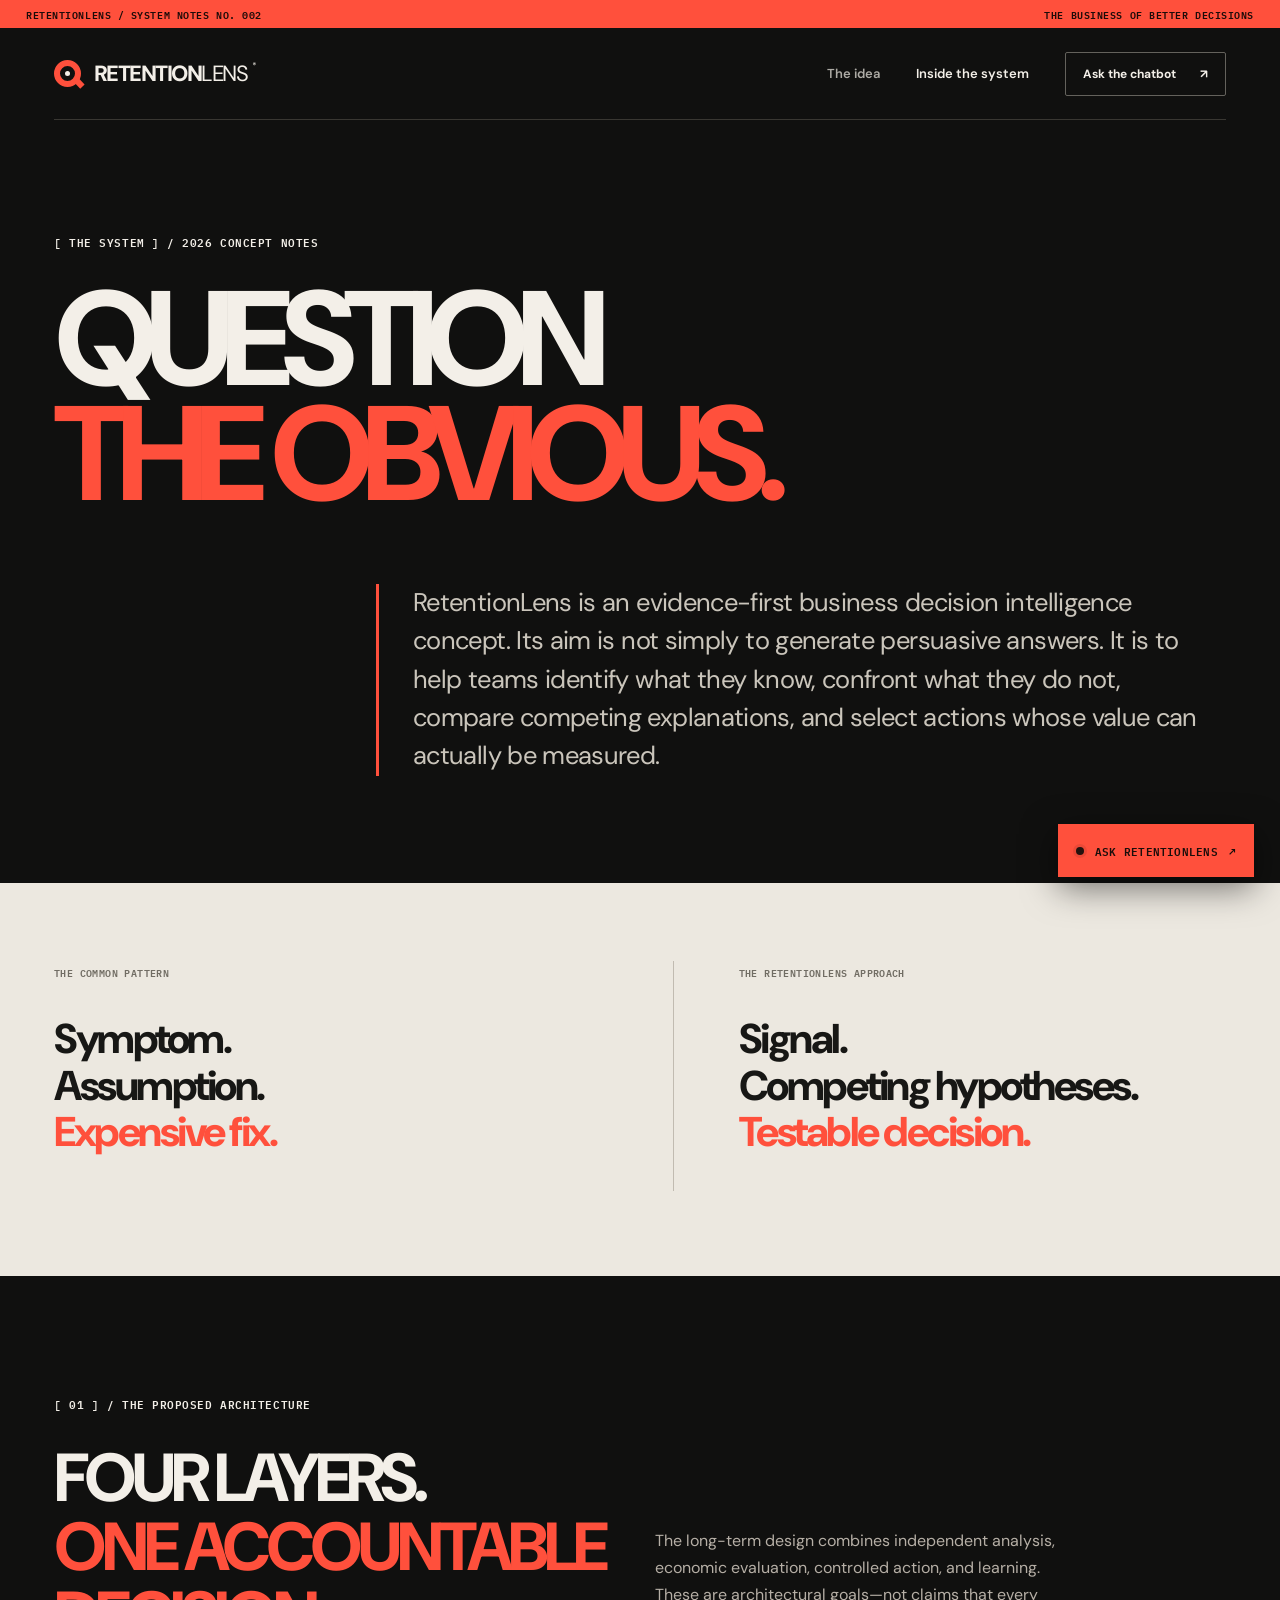
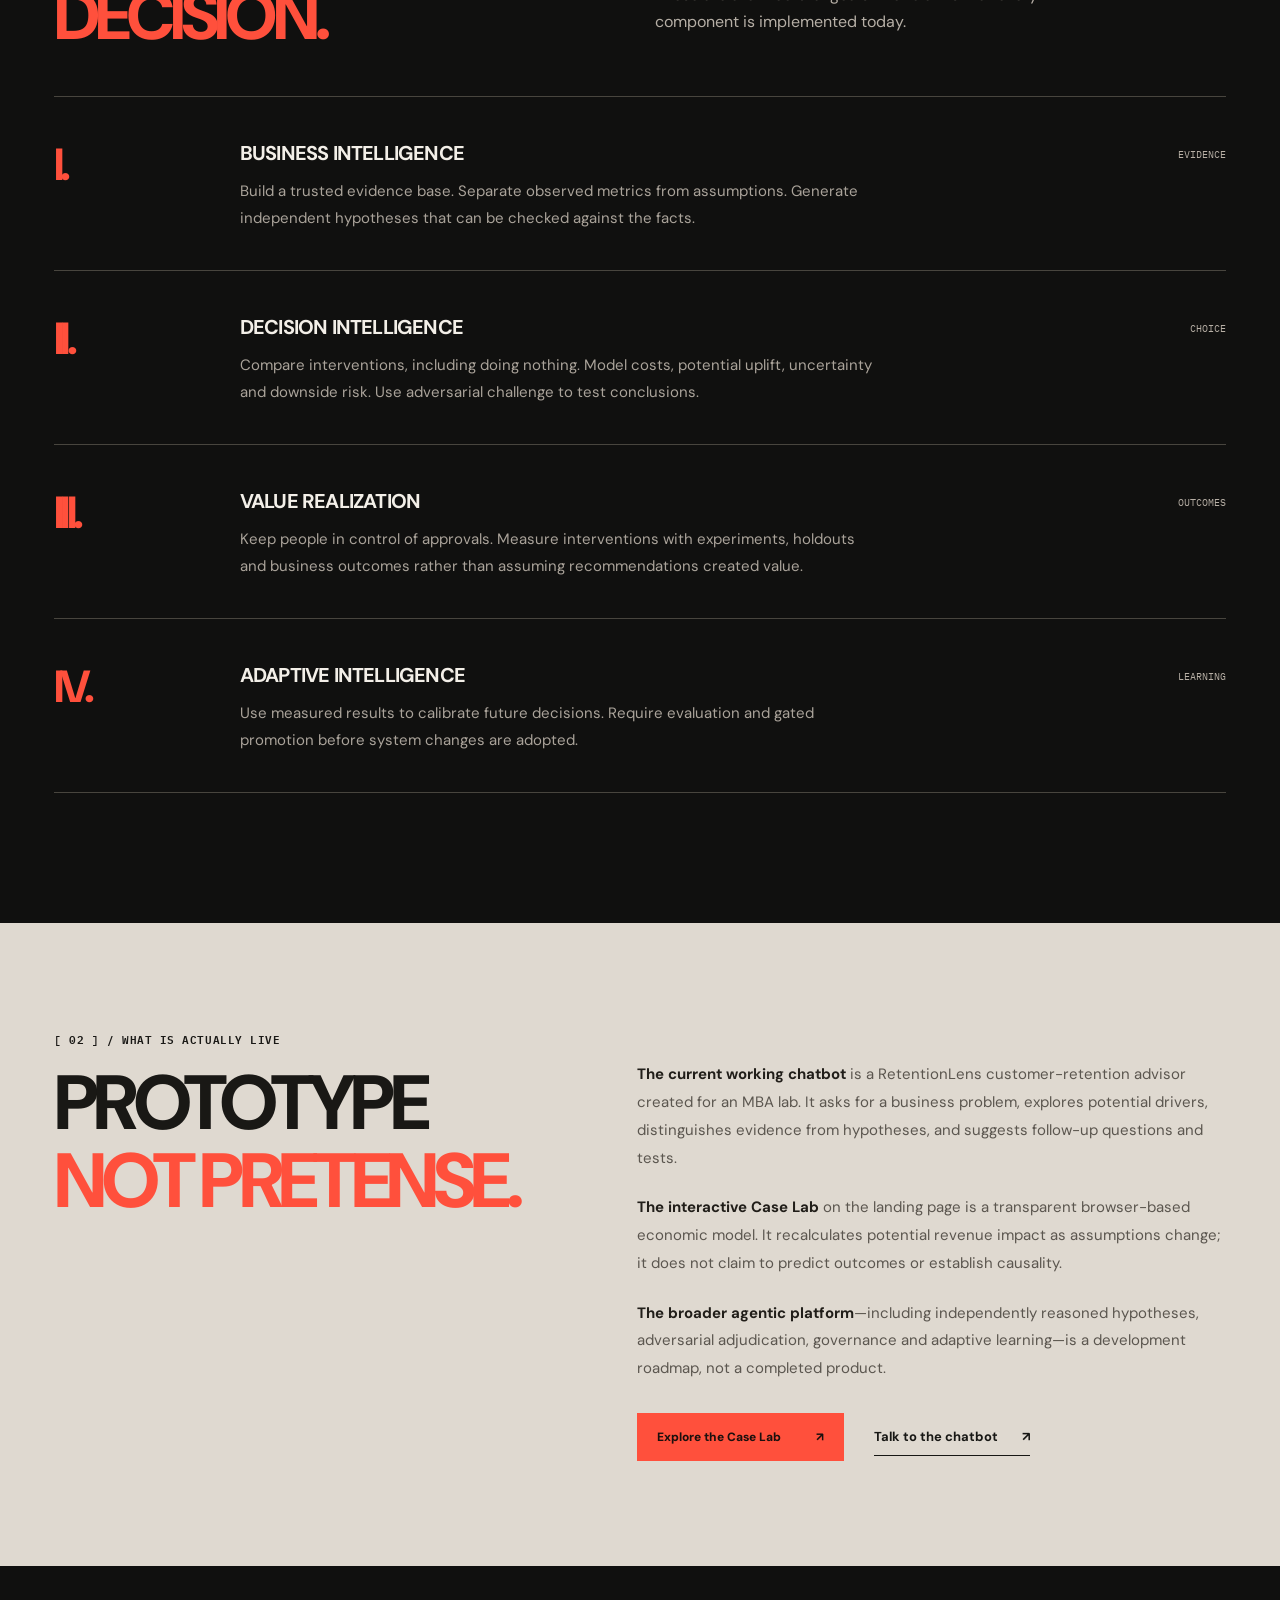
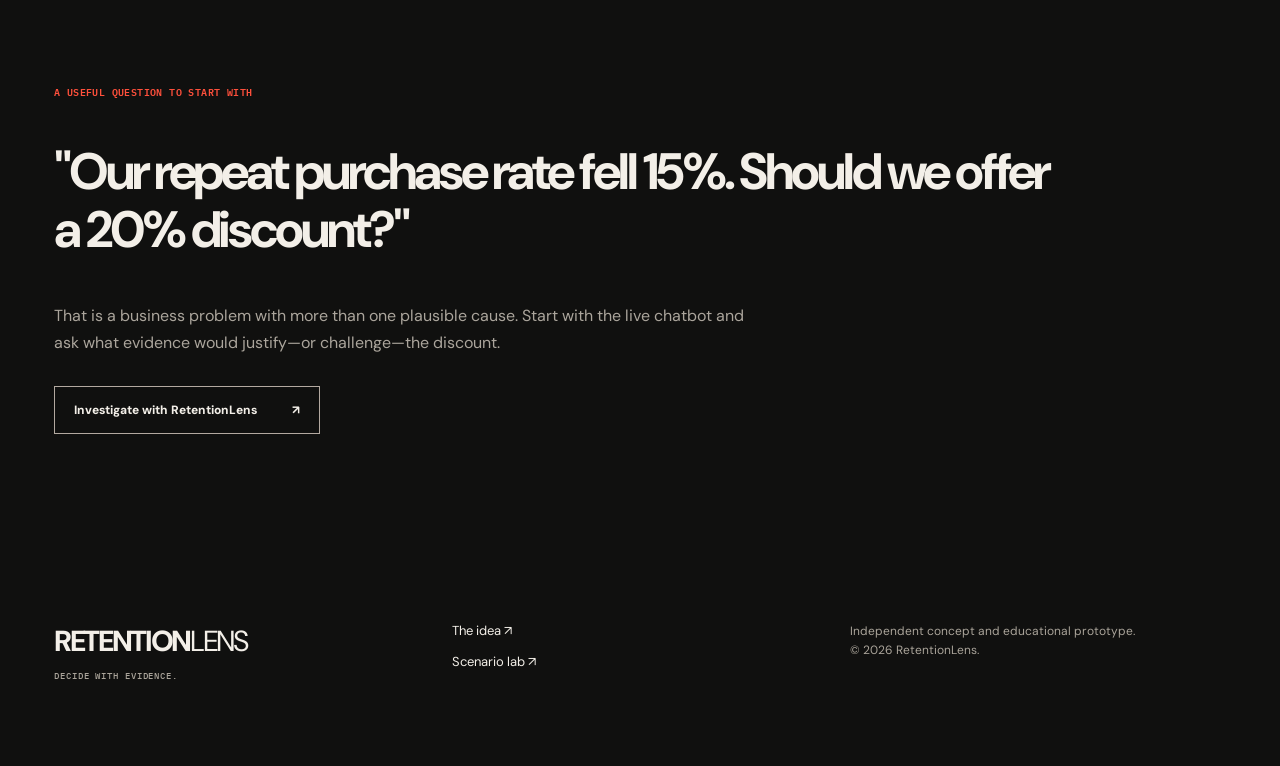
==== about.html @ 111342f2 "Add files via upload" ====
<!doctype html>
<html lang="en">
<head>
  <meta charset="utf-8"><meta name="viewport" content="width=device-width, initial-scale=1"><meta name="theme-color" content="#10100f">
  <meta name="description" content="Explore the RetentionLens business decision intelligence concept, current prototype, future multi-agent architecture, and evidence-first approach.">
  <title>Inside the System — RetentionLens</title>
  <link rel="icon" href="assets/favicon.svg" type="image/svg+xml">
  <link rel="preconnect" href="https://fonts.googleapis.com"><link rel="preconnect" href="https://fonts.gstatic.com" crossorigin><link href="https://fonts.googleapis.com/css2?family=DM+Sans:wght@400;500;600;700;800&family=IBM+Plex+Mono:wght@400;500;600&display=swap" rel="stylesheet">
  <link rel="stylesheet" href="style.css"><script defer src="app.js"></script>
</head>
<body class="page-about">
  <div class="top-strip"><span>RETENTIONLENS / SYSTEM NOTES NO. 002</span><span>THE BUSINESS OF BETTER DECISIONS</span></div>
  <header class="site-header wrap"><a class="brand" href="index.html" aria-label="RetentionLens home"><span class="brand-mark" aria-hidden="true"><span></span></span><span>RETENTION<span class="brand-light">LENS</span><sup>®</sup></span></a><nav class="main-nav" aria-label="Main navigation"><a class="nav-link" href="index.html">The idea</a><a class="nav-link active" href="about.html">Inside the system</a><button class="nav-action link-button" type="button" data-open-chat>Ask the chatbot <span>↗</span></button></nav></header>
  <main>
    <section class="about-hero wrap"><div class="section-id in-flow">[ THE SYSTEM ] / 2026 CONCEPT NOTES</div><h1>QUESTION<br><span>THE OBVIOUS.</span></h1><div class="about-lede"><span class="thin-vertical"></span><p>RetentionLens is an evidence-first business decision intelligence concept. Its aim is not simply to generate persuasive answers. It is to help teams identify what they know, confront what they do not, compare competing explanations, and select actions whose value can actually be measured.</p></div></section>
    <section class="about-contrast"><div class="wrap contrast-grid"><div><span class="micro-label">THE COMMON PATTERN</span><h2>Symptom.<br>Assumption.<br><i>Expensive fix.</i></h2></div><div><span class="micro-label">THE RETENTIONLENS APPROACH</span><h2>Signal.<br>Competing hypotheses.<br><i>Testable decision.</i></h2></div></div></section>
    <section class="inside wrap" aria-labelledby="architecture-title"><div class="inside-heading"><span class="section-id in-flow">[ 01 ] / THE PROPOSED ARCHITECTURE</span><h2 id="architecture-title">FOUR LAYERS.<br><em>ONE ACCOUNTABLE DECISION.</em></h2><p>The long-term design combines independent analysis, economic evaluation, controlled action, and learning. These are architectural goals—not claims that every component is implemented today.</p></div>
      <div class="architecture-grid"><article class="architecture-item"><span class="arch-no">I.</span><div><h3>BUSINESS INTELLIGENCE</h3><p>Build a trusted evidence base. Separate observed metrics from assumptions. Generate independent hypotheses that can be checked against the facts.</p></div><span class="arch-label">EVIDENCE</span></article><article class="architecture-item"><span class="arch-no">II.</span><div><h3>DECISION INTELLIGENCE</h3><p>Compare interventions, including doing nothing. Model costs, potential uplift, uncertainty and downside risk. Use adversarial challenge to test conclusions.</p></div><span class="arch-label">CHOICE</span></article><article class="architecture-item"><span class="arch-no">III.</span><div><h3>VALUE REALIZATION</h3><p>Keep people in control of approvals. Measure interventions with experiments, holdouts and business outcomes rather than assuming recommendations created value.</p></div><span class="arch-label">OUTCOMES</span></article><article class="architecture-item"><span class="arch-no">IV.</span><div><h3>ADAPTIVE INTELLIGENCE</h3><p>Use measured results to calibrate future decisions. Require evaluation and gated promotion before system changes are adopted.</p></div><span class="arch-label">LEARNING</span></article></div>
    </section>
    <section class="prototype-section"><div class="wrap prototype-grid"><div><span class="section-id in-flow">[ 02 ] / WHAT IS ACTUALLY LIVE</span><h2>PROTOTYPE<br><em>NOT PRETENSE.</em></h2></div><div><p><b>The current working chatbot</b> is a RetentionLens customer-retention advisor created for an MBA lab. It asks for a business problem, explores potential drivers, distinguishes evidence from hypotheses, and suggests follow-up questions and tests.</p><p><b>The interactive Case Lab</b> on the landing page is a transparent browser-based economic model. It recalculates potential revenue impact as assumptions change; it does not claim to predict outcomes or establish causality.</p><p><b>The broader agentic platform</b>—including independently reasoned hypotheses, adversarial adjudication, governance and adaptive learning—is a development roadmap, not a completed product.</p><div class="prototype-actions"><a class="btn btn-accent" href="index.html#case-lab">Explore the Case Lab <span>↗</span></a><button class="text-button link-button" type="button" data-open-chat>Talk to the chatbot <span>↗</span></button></div></div></div></section>
    <section class="about-last wrap"><span class="micro-label">A USEFUL QUESTION TO START WITH</span><h2>"Our repeat purchase rate fell 15%. Should we offer a 20% discount?"</h2><p>That is a business problem with more than one plausible cause. Start with the live chatbot and ask what evidence would justify—or challenge—the discount.</p><button class="btn btn-outline" type="button" data-open-chat>Investigate with RetentionLens <span>↗</span></button></section>
  </main>
  <footer class="site-footer"><div class="wrap footer-row"><div class="footer-brand">RETENTION<span>LENS</span><small>DECIDE WITH EVIDENCE.</small></div><div><a href="index.html">The idea ↗</a><a href="index.html#case-lab">Scenario lab ↗</a></div><p>Independent concept and educational prototype.<br>© 2026 RetentionLens.</p></div></footer>
  <button class="chat-fab" type="button" data-open-chat aria-label="Open RetentionLens chatbot"><span class="chat-fab-dot"></span> ASK RETENTIONLENS <span aria-hidden="true">↗</span></button>
  <dialog class="chat-dialog" id="chat-dialog" aria-label="RetentionLens chatbot"><div class="chat-dialog-bar"><div><span class="chat-fab-dot"></span><strong>RETENTIONLENS / LIVE CHATBOT</strong></div><button type="button" class="chat-close" data-close-chat aria-label="Close chatbot">×</button></div><div class="chat-dialog-body"><iframe title="RetentionLens Chatling chatbot" loading="lazy" src="https://share.chatling.ai/s/cf9R9Zi2D7esy25" referrerpolicy="strict-origin-when-cross-origin"></iframe></div><div class="chat-dialog-footer"><span>Having trouble loading the embedded chat?</span><a href="https://share.chatling.ai/s/cf9R9Zi2D7esy25" target="_blank" rel="noopener noreferrer">Open live chat ↗</a></div></dialog>
  <!-- For guaranteed in-page Chatling widget integration, paste YOUR Chatling → Deploy → Website Widget script here and in index.html. See README.md. -->
</body>
</html>
---- style.css ----
:root{--bg:#10100f;--fg:#f3efe8;--muted:#a9a59e;--accent:#ff503c;--paper:#ece8e0;--ink:#171715;--rule:#383834;--mono:'IBM Plex Mono',Consolas,monospace;--sans:'DM Sans',Arial,Helvetica,sans-serif;scroll-behavior:smooth}
*{box-sizing:border-box}html{scroll-padding-top:80px}body{margin:0;background:var(--bg);color:var(--fg);font-family:var(--sans);-webkit-font-smoothing:antialiased}a{color:inherit;text-decoration:none}button,input{font:inherit}button{cursor:pointer}button:focus-visible,a:focus-visible,input:focus-visible{outline:3px solid #ff9c8d;outline-offset:3px}::selection{background:var(--accent);color:#000}.wrap{max-width:1472px;width:calc(100% - 108px);margin-inline:auto}.top-strip{height:28px;display:flex;align-items:center;justify-content:space-between;background:var(--accent);color:#1c0b09;padding:0 26px;font:600 10px var(--mono);letter-spacing:.055em}.site-header{height:92px;display:flex;align-items:center;justify-content:space-between;border-bottom:1px solid #393732}.brand{display:flex;align-items:center;gap:13px;font-size:22px;font-weight:800;letter-spacing:-.07em}.brand-light{font-weight:400}.brand sup{font:600 8px var(--mono);vertical-align:top;letter-spacing:0;margin-left:5px}.brand-mark{height:27px;width:27px;border:6px solid var(--accent);border-radius:50%;position:relative;display:inline-block}.brand-mark::after{content:'';position:absolute;height:10px;width:6px;background:var(--accent);transform:rotate(-43deg);right:-7px;bottom:-7px}.brand-mark span{height:5px;width:5px;background:var(--fg);border-radius:50%;position:absolute;left:5px;top:5px}.main-nav{display:flex;gap:36px;align-items:center}.nav-link{font-size:13px;color:#adaba5;font-weight:600;transition:color .2s}.nav-link.active,.nav-link:hover{color:var(--fg)}.nav-action{padding:13px 17px;border:1px solid #64625c;color:var(--fg);font-size:12px;font-weight:700;border-radius:2px;transition:background .2s}.nav-action:hover{background:#292722}.nav-action span{margin-left:21px}.link-button{background:transparent;text-align:left}.eyebrow,.kicker,.section-id,.micro-label,.film-tag,.film-counter,.hero-foot,.video-header,.video-caption,.step-num,.lab-bar,.lab-live,.footer-brand small,.model-note,.reset-button,.scenario-tab,.chat-fab,.chat-dialog-bar,.chat-dialog-footer,.arch-label{font-family:var(--mono)}
.hero{display:grid;grid-template-columns:49% 51%;min-height:610px;padding-top:74px;padding-bottom:88px;gap:18px}.hero-copy{position:relative;min-width:0}.eyebrow{display:flex;align-items:center;gap:10px;font-size:10px;letter-spacing:.08em;color:#c7c0b7;font-weight:500}.signal-dot,.live-indicator{height:6px;width:6px;display:inline-block;border-radius:50%;background:var(--accent);box-shadow:0 0 11px #ff503c88}.hero h1{font-size:clamp(70px,7.65vw,137px);line-height:.86;letter-spacing:-.09em;margin:33px 0 27px;font-weight:800;max-width:765px}.hero h1 span{color:var(--accent)}.hero-sub{max-width:400px;color:#b8b3a9;font-size:16px;line-height:1.72;margin-bottom:27px}.hero-sub strong{color:#f2eee6;font-weight:600}.hero-actions{display:flex;align-items:center;gap:32px}.btn{font-size:12px;font-weight:800;display:inline-flex;align-items:center;justify-content:space-between;gap:35px;min-height:48px;padding:14px 19px;border-radius:0;border:1px solid transparent;transition:transform .2s,background .2s}.btn:hover{transform:translateY(-2px)}.btn-accent{background:var(--accent);color:#1b100e}.btn-accent:hover{background:#ff7665}.text-button{font-size:13px;font-weight:700;border:0;background:none;color:var(--fg);padding:10px 0;border-bottom:1px solid #a9a39c;display:inline-flex;align-items:center;gap:24px}.text-button:hover{color:var(--accent)}.hero-foot{display:flex;align-items:center;gap:11px;line-height:1.75;letter-spacing:.03em;font-size:9px;color:#a3a098;position:static;margin-top:44px}.tiny-rule{width:29px;height:1px;background:var(--accent)}.hero-visual{align-self:center;padding-top:30px;min-width:0}.video-header{display:flex;justify-content:space-between;align-items:center;letter-spacing:.05em;font-size:10px;color:#c7c0b7;margin-bottom:11px}.video-header .live-indicator{margin-right:8px}.video-frame{position:relative;aspect-ratio:16/10;overflow:hidden;background:#23201d;border:1px solid #39332e}.hero-video{width:100%;height:100%;display:block;object-fit:cover;filter:contrast(1.07) saturate(.9)}.video-gradient{position:absolute;inset:0;pointer-events:none;background:linear-gradient(0deg,#0f0a09aa,transparent 35%,#11111122)}.film-tag,.film-counter{position:absolute;bottom:20px;font-size:9px;letter-spacing:.08em;z-index:1}.film-tag{left:20px;background:var(--accent);padding:10px 12px;color:#1f100e;font-weight:700}.film-counter{right:17px;color:#fff}.video-caption{display:flex;align-items:center;justify-content:space-between;font-size:9px;letter-spacing:.06em;color:#a19d95;margin-top:15px}.video-caption span span{color:var(--accent)}
.thesis-section{background:var(--paper);color:var(--ink);padding:105px 0 113px}.thesis-layout{display:grid;grid-template-columns:25% 75%}.section-id{font-size:11px;letter-spacing:.05em;line-height:1.85;font-weight:600}.section-id.in-flow{margin-bottom:23px}.kicker{font-size:11px;font-weight:600;letter-spacing:.03em;color:#706e68}.thesis-content h2,.conversation-grid h2,.about-hero h1,.inside h2,.prototype-section h2,.case-heading h2{font-weight:800;letter-spacing:-.074em;line-height:1.02;margin:14px 0 24px}.thesis-content h2{font-size:clamp(45px,5.15vw,84px)}.thesis-content h2 em,.case-heading h2 em,.conversation-grid h2 em,.inside h2 em,.prototype-section h2 em{font-style:normal;color:var(--accent)}.thesis-description{font-size:18px;line-height:1.68;max-width:750px;color:#5d5b56}.three-steps{display:grid;grid-template-columns:repeat(3,1fr);margin-top:75px;border-top:1px solid #c5c0b9}.three-steps article{padding:29px 36px 0 0}.three-steps article+article{padding-left:27px;border-left:1px solid #c5c0b9}.step-num{font-size:10px;font-weight:600;color:#e34634}.three-steps h3{font-size:20px;letter-spacing:-.04em;margin:25px 0 9px}.three-steps p{color:#5c5a53;line-height:1.6;font-size:14px;margin:0;max-width:280px}
.case-section{padding-top:117px;padding-bottom:121px}.case-heading{display:flex;justify-content:space-between;gap:42px;align-items:flex-end;margin-bottom:40px}.case-heading h2{font-size:clamp(43px,4.6vw,74px);margin:0}.case-heading p{font-size:15px;line-height:1.6;color:#aaa49b;max-width:280px;margin-bottom:8px}.case-lab{display:grid;grid-template-columns:49% 51%;border:1px solid #4b4942;background:#181816}.lab-controls{padding:29px 40px 34px;border-right:1px solid #4b4942}.lab-results{padding:29px 40px 34px;background:#22221f}.lab-bar{display:flex;justify-content:space-between;align-items:center;gap:10px;font-size:10px;font-weight:600;letter-spacing:.05em;color:#e4dcd0;padding-bottom:24px;border-bottom:1px solid #48463e}.lab-live{font-size:10px;display:flex;gap:7px;align-items:center;color:#dfd4c9}.lab-instruction{color:#afaaa1;font-size:13px;margin:22px 0 14px}.scenario-tabs{display:grid;grid-template-columns:repeat(3,1fr);gap:8px}.scenario-tab{color:#b9b3aa;border:1px solid #514f48;background:transparent;text-align:left;padding:12px 10px;font-size:10px;transition:.15s;font-weight:600}.scenario-tab span{display:block;margin-top:10px;font-family:var(--sans);font-weight:700;font-size:12px}.scenario-tab.selected{background:var(--accent);border-color:var(--accent);color:#1f110e}.diagnosis{background:#2c2b27;padding:18px 19px;margin:20px 0 24px;border-left:3px solid var(--accent);min-height:108px}.micro-label{letter-spacing:.04em;font-size:10px;font-weight:600;color:#a8a298}.diagnosis .micro-label{color:#fe8577}.diagnosis p{color:#dfdbd2;font-size:12px;line-height:1.6;margin:8px 0 0}.control-stack{display:grid;gap:17px}.range-control{display:grid;grid-template-columns:1fr auto;gap:11px;align-items:center}.range-control>span{font-size:12px;color:#c5c0b6}.range-control output{font-family:var(--mono);font-size:12px;font-weight:600}.range-control input{grid-column:1/-1;width:100%;height:4px;appearance:none;background:#4c4941;accent-color:var(--accent);cursor:ew-resize}.range-control input::-webkit-slider-thumb{appearance:none;background:var(--accent);width:13px;height:13px;border-radius:50%;box-shadow:0 0 0 3px #20201f}.range-control input::-moz-range-thumb{background:var(--accent);width:13px;height:13px;border:0;border-radius:50%}.reset-button{color:#b3aca2;border:0;background:transparent;font-size:11px;letter-spacing:.04em;padding:15px 0 0}.reset-button:hover{color:var(--accent)}.result-primary{margin:36px 0 34px}.result-primary strong{display:block;font-size:clamp(42px,4.3vw,74px);letter-spacing:-.075em;font-weight:800;line-height:1.2;color:#fff;margin:15px 0 5px;font-variant-numeric:tabular-nums}.result-primary strong.negative{color:#ff7b69}.result-primary strong.positive{color:#f2efe6}.result-primary p{font-size:13px;color:#aba69c;line-height:1.6;max-width:410px}.result-grid{display:grid;grid-template-columns:1fr 1fr;border-top:1px solid #514e47;border-left:1px solid #514e47}.result-grid>div{min-height:127px;padding:19px 12px 18px 20px;border-right:1px solid #514e47;border-bottom:1px solid #514e47}.result-grid .micro-label{display:block;line-height:1.5;min-height:29px}.result-grid strong{font-size:clamp(22px,2.5vw,37px);letter-spacing:-.06em;font-weight:700;display:block;margin-top:12px;font-variant-numeric:tabular-nums}.decision-note{display:flex;gap:14px;align-items:flex-start;margin-top:22px;padding:20px;background:#34312b}.decision-icon{color:#211008;background:var(--accent);width:21px;min-width:21px;height:21px;border-radius:50%;display:grid;place-items:center;font-size:13px;font-weight:800}.decision-note p{margin:0;color:#cfcac2;font-size:12px;line-height:1.7}.decision-note b{font-family:var(--mono);font-size:10px;color:#ff9b8c}.model-note{font-size:10px;color:#89867f;line-height:1.65;margin-top:22px}
.conversation-section{background:#d9d5cc;color:#1c1c1a;padding:102px 0}.conversation-grid{display:grid;grid-template-columns:25% 75%}.conversation-grid h2{font-size:clamp(48px,5.6vw,93px)}.conversation-grid>div:last-child>p:not(.kicker){max-width:670px;color:#595850;font-size:17px;line-height:1.8}.conversation-grid .kicker{color:#55534e}.conversation-actions{display:flex;align-items:center;gap:28px;margin-top:28px}.conversation-grid .text-button{color:#171714;border-color:#171714}.x-factor-footer{display:grid;grid-template-columns:25% 75%;gap:0;padding-top:48px;padding-bottom:48px;border-bottom:1px solid var(--rule)}.x-factor-footer .micro-label{color:var(--accent);padding-top:3px}.x-factor-footer p{max-width:800px;font-size:13px;color:#bdb7ad;line-height:1.8;margin:0}.site-footer{padding:49px 0 85px}.footer-row{display:grid;grid-template-columns:1fr 1fr 1fr;gap:22px}.footer-brand{font-size:29px;letter-spacing:-.08em;font-weight:800}.footer-brand>span{font-weight:400}.footer-brand small{font-size:9px;display:block;font-weight:500;letter-spacing:.1em;color:#aaa49a;margin-top:10px}.footer-row>div:nth-child(2){display:flex;flex-direction:column;align-items:flex-start;gap:14px;font-size:13px}.footer-row a:hover{color:var(--accent)}.footer-row>p{color:#aaa49a;font-size:12px;line-height:1.6;margin:0}
.chat-fab{position:fixed;z-index:11;bottom:23px;right:26px;background:var(--accent);border:0;color:#190e0b;font-size:11px;font-weight:600;letter-spacing:.02em;display:flex;gap:11px;align-items:center;padding:17px 18px;box-shadow:0 10px 35px #0008;transition:transform .2s}.chat-fab:hover{transform:translateY(-3px)}.chat-fab-dot{background:#24120e;width:8px;height:8px;border-radius:50%;display:inline-block;box-shadow:0 0 0 3px #200b0b16}.chat-dialog{position:fixed;right:22px;bottom:82px;top:auto;left:auto;margin:0;border:1px solid #4a4842;padding:0;background:#f7f6f3;color:#151512;width:min(460px,calc(100vw - 32px));height:min(690px,calc(100dvh - 120px));box-shadow:0 25px 80px #000b;max-width:none;max-height:none}.chat-dialog::backdrop{background:#0007}.chat-dialog-bar{display:flex;align-items:center;justify-content:space-between;padding:18px;background:#171714;color:#f5f0e6;font-size:11px;letter-spacing:.04em}.chat-dialog-bar>div{display:flex;align-items:center;gap:9px}.chat-dialog-bar .chat-fab-dot{background:var(--accent)}.chat-close{border:0;background:transparent;color:white;font-size:25px;line-height:1}.chat-dialog-body{height:calc(100% - 110px)}.chat-dialog iframe{width:100%;height:100%;border:0;background:#fff}.chat-dialog-footer{min-height:48px;display:flex;justify-content:space-between;align-items:center;padding:10px 15px;background:#ecebe7;gap:10px;font-size:9px}.chat-dialog-footer span{color:#54514b}.chat-dialog-footer a{color:#b12b18;font-weight:700;text-decoration:underline;white-space:nowrap}
/* Secondary page */
.about-hero{padding:112px 0 107px}.about-hero h1{font-size:clamp(72px,10.5vw,172px);letter-spacing:-.09em;line-height:.85;margin:31px 0 72px}.about-hero h1 span{color:var(--accent)}.about-lede{display:flex;align-items:stretch;gap:34px;max-width:850px;margin-left:auto}.thin-vertical{background:var(--accent);width:3px;flex-shrink:0}.about-lede p{font-size:clamp(18px,2vw,27px);letter-spacing:-.025em;line-height:1.5;margin:0;color:#cac5bb}.about-contrast{background:var(--paper);color:var(--ink);padding:78px 0 85px}.contrast-grid{display:grid;grid-template-columns:1fr 1fr;gap:65px}.contrast-grid>div+div{border-left:1px solid #c1bbb1;padding-left:65px}.contrast-grid h2{font-weight:800;font-size:clamp(32px,3.25vw,50px);letter-spacing:-.06em;line-height:1.12}.contrast-grid h2 i{font-style:normal;color:var(--accent)}.contrast-grid .micro-label{color:#716d64}.inside{padding-top:118px;padding-bottom:130px}.inside-heading{display:grid;grid-template-columns:1fr 1fr;gap:30px;margin-bottom:45px}.inside-heading>.section-id{grid-column:1/-1;margin-bottom:0}.inside h2{font-size:clamp(47px,5.3vw,86px);margin:0}.inside-heading>p{max-width:410px;color:#b6afa6;line-height:1.7;font-size:16px;align-self:end}.architecture-grid{border-top:1px solid #48453e}.architecture-item{display:grid;grid-template-columns:15% 1fr 14%;gap:10px;align-items:start;padding:38px 0;border-bottom:1px solid #48453e}.arch-no{color:var(--accent);font-size:45px;font-weight:800;letter-spacing:-.08em}.architecture-item h3{font-weight:700;font-size:20px;letter-spacing:-.04em;margin:5px 0 12px}.architecture-item p{max-width:640px;font-size:15px;line-height:1.8;color:#aaa39a;margin:0}.arch-label{font-size:10px;color:#b7afa5;justify-self:end;margin-top:13px}.prototype-section{background:#dfd9d0;color:#191815;padding:105px 0}.prototype-grid{display:grid;grid-template-columns:48% 52%;gap:20px}.prototype-section h2{font-size:clamp(52px,6vw,93px)}.prototype-grid>div:last-child{padding-top:33px;padding-right:20px}.prototype-grid>div:last-child>p{color:#5b564f;line-height:1.85;font-size:15px;margin:0 0 22px}.prototype-grid>div:last-child>p b{color:#211e19}.prototype-actions{display:flex;align-items:center;gap:30px;margin-top:30px}.prototype-actions .text-button{color:#171714;border-color:#171714}.about-last{padding-top:114px;padding-bottom:139px}.about-last .micro-label{color:var(--accent)}.about-last h2{font-size:clamp(35px,4vw,63px);font-weight:700;letter-spacing:-.06em;max-width:1000px;line-height:1.13}.about-last p{color:#aba59c;max-width:700px;line-height:1.7;margin-bottom:30px}.btn-outline{background:transparent;color:var(--fg);border-color:#b3a9a0}
@media(max-width:1150px){.wrap{width:calc(100% - 68px)}.hero{grid-template-columns:52% 48%;padding-top:72px;min-height:540px}.hero h1{font-size:clamp(65px,7.5vw,110px)}.lab-controls,.lab-results{padding:25px}.scenario-tab span{font-size:11px}.result-primary strong{font-size:49px}}
@media(max-width:850px){.wrap{width:calc(100% - 40px)}.main-nav{gap:15px}.nav-action{padding:10px}.hero{display:flex;flex-direction:column;gap:42px;padding-top:64px;padding-bottom:78px}.hero h1{font-size:clamp(75px,12vw,130px)}.hero-foot{position:static;margin-top:30px}.hero-visual{padding-top:0;width:100%}.thesis-layout,.conversation-grid{grid-template-columns:1fr;gap:30px}.thesis-section{padding:75px 0}.case-heading{align-items:start}.case-lab{grid-template-columns:1fr}.lab-controls{border-right:0;border-bottom:1px solid #4b4942}.lab-controls,.lab-results{padding:30px}.x-factor-footer{grid-template-columns:1fr;gap:12px}.about-hero{padding:70px 0}.about-hero h1{font-size:clamp(76px,11vw,128px)}.inside-heading{grid-template-columns:1fr}.inside-heading>p{max-width:620px}.prototype-grid{grid-template-columns:1fr}.prototype-grid>div:last-child{padding:0}.architecture-item{grid-template-columns:14% 1fr 16%}}
@media(max-width:580px){.top-strip{height:26px;padding:0 12px;font-size:8px}.top-strip span:nth-child(2){display:none}.wrap{width:calc(100% - 32px)}.site-header{height:74px}.brand{font-size:18px;gap:9px}.brand-mark{height:23px;width:23px;border-width:5px}.brand-mark span{left:4px;top:4px}.main-nav{gap:15px}.nav-link{font-size:11px}.nav-link:first-child{display:none}.nav-action{display:none}.hero{padding-top:52px;gap:34px}.hero h1{font-size:clamp(62px,14.7vw,100px);margin-top:31px}.hero-sub{font-size:15px}.eyebrow{font-size:9px}.hero-actions{gap:22px}.btn{gap:15px;padding:13px 15px}.text-button{gap:10px}.video-frame{aspect-ratio:16/11}.video-caption{font-size:8px}.film-counter{display:none}.thesis-content h2{font-size:clamp(47px,10vw,65px)}.thesis-description{font-size:16px}.three-steps{grid-template-columns:1fr;margin-top:45px}.three-steps article{padding:20px 0;border-bottom:1px solid #c5c0b9}.three-steps article+article{padding:20px 0;border-left:0}.three-steps h3{margin:12px 0}.case-section{padding:76px 0}.case-heading{display:block}.case-heading h2{font-size:clamp(39px,9.5vw,58px)}.case-heading p{margin:20px 0;max-width:100%}.lab-controls,.lab-results{padding:19px}.scenario-tabs{gap:5px}.scenario-tab{padding:10px 6px;font-size:9px}.scenario-tab span{font-size:10px}.result-primary strong{font-size:clamp(35px,10vw,50px)}.result-grid>div{padding:12px;min-height:115px}.result-grid strong{font-size:24px}.decision-note{padding:15px}.conversation-section{padding:70px 0}.conversation-grid h2{font-size:clamp(48px,11vw,70px)}.conversation-actions{gap:16px;flex-wrap:wrap}.footer-row{grid-template-columns:1fr;gap:28px}.site-footer{padding:44px 0 100px}.x-factor-footer{padding:40px 0}.chat-fab{bottom:12px;right:12px;padding:13px 15px;font-size:10px}.chat-dialog{right:8px;bottom:65px;width:calc(100vw - 16px);height:calc(100dvh - 95px)}.about-hero h1{font-size:clamp(54px,12.5vw,85px);margin-bottom:50px}.about-lede{gap:20px}.about-lede p{font-size:18px}.contrast-grid{grid-template-columns:1fr;gap:25px}.contrast-grid>div+div{padding:25px 0 0;border-left:0;border-top:1px solid #c1bbb1}.about-contrast{padding:67px 0}.inside{padding:78px 0}.inside h2{font-size:clamp(40px,9vw,63px)}.architecture-item{grid-template-columns:42px 1fr;gap:10px}.architecture-item .arch-no{font-size:33px}.arch-label{grid-column:2;justify-self:start}.architecture-item h3{font-size:18px}.architecture-item p{font-size:13px}.prototype-section{padding:73px 0}.prototype-section h2{font-size:62px}.prototype-actions{flex-wrap:wrap}.about-last{padding:90px 0 115px}.about-last h2{font-size:clamp(33px,8vw,55px)}}
@media(prefers-reduced-motion:reduce){html{scroll-behavior:auto}.btn,.nav-action,.chat-fab{transition:none}}
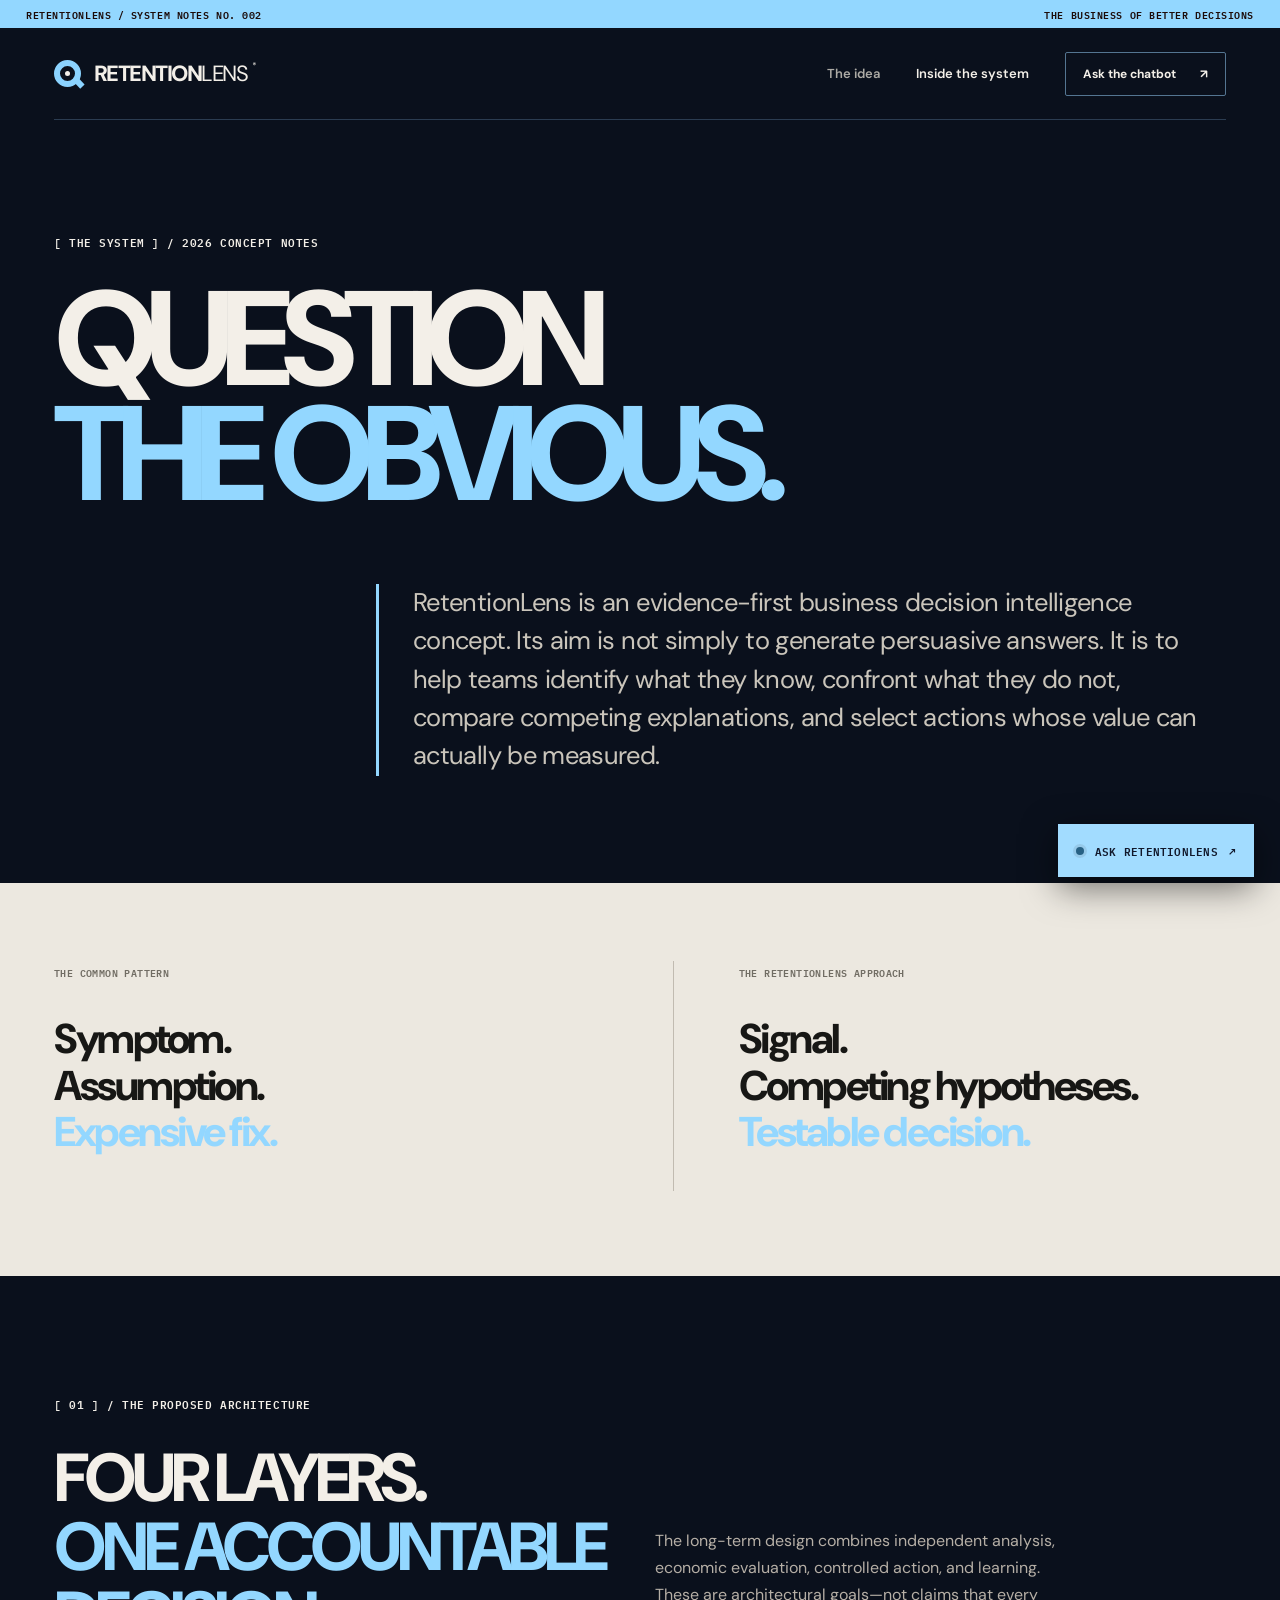
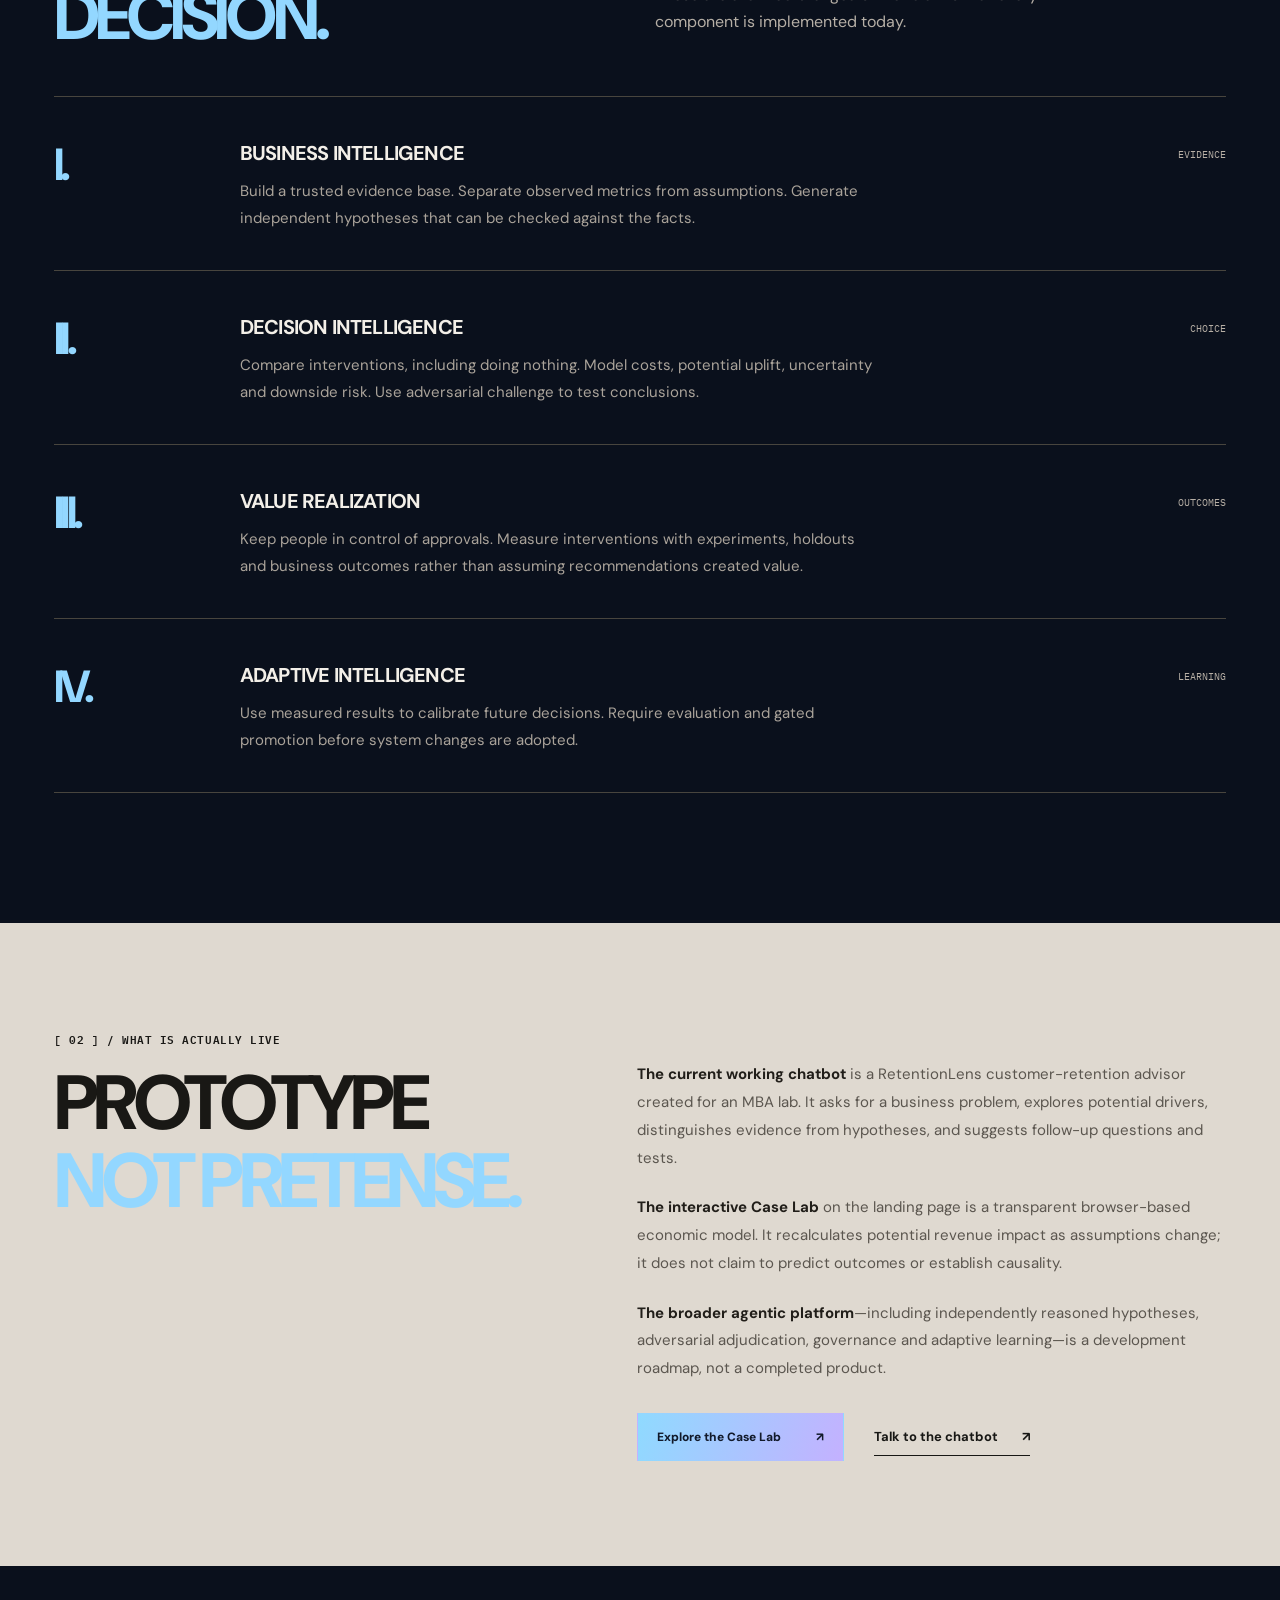
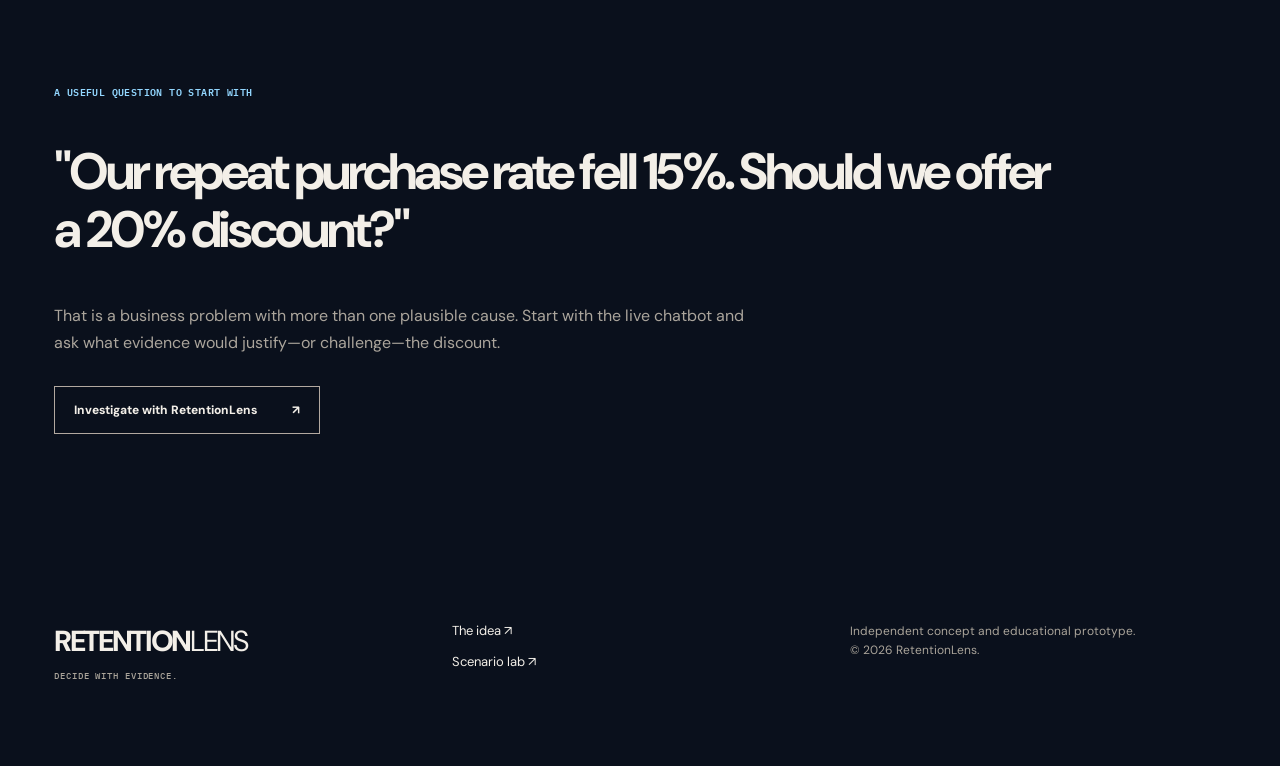
==== commit a3c28854: "Connect Decision Theater to RetentionLens website" ====
--- a/about.html
+++ b/about.html
@@ -6,7 +6,7 @@
   <title>Inside the System — RetentionLens</title>
   <link rel="icon" href="assets/favicon.svg" type="image/svg+xml">
   <link rel="preconnect" href="https://fonts.googleapis.com"><link rel="preconnect" href="https://fonts.gstatic.com" crossorigin><link href="https://fonts.googleapis.com/css2?family=DM+Sans:wght@400;500;600;700;800&family=IBM+Plex+Mono:wght@400;500;600&display=swap" rel="stylesheet">
-  <link rel="stylesheet" href="style.css"><script defer src="app.js"></script>
+  <link rel="stylesheet" href="style.css"><link rel="stylesheet" href="premium.css"><script defer src="app.js"></script>
 </head>
 <body class="page-about">
   <div class="top-strip"><span>RETENTIONLENS / SYSTEM NOTES NO. 002</span><span>THE BUSINESS OF BETTER DECISIONS</span></div>
--- a/premium.css
+++ b/premium.css
@@ -0,0 +1,46 @@
+/* RetentionLens flagship experience upgrade; secondary styles retained. */
+:root{--accent:#93d7ff}
+.page-home .top-strip{background:#15273e;color:#aad7f5;border-bottom:1px solid #304b63}
+.page-home,.page-about{background:#0a101c}
+.page-home .site-header,.page-about .site-header{border-color:#2b3c51}
+.page-home .brand-mark,.page-about .brand-mark{border-color:#8bd3ff}
+.page-home .brand-mark::after,.page-about .brand-mark::after{background:#8bd3ff}
+.page-home .hero h1 span{background:linear-gradient(100deg,#9bdfff,#c5b0ff 65%,#f2cb95);color:transparent;background-clip:text}
+.page-home .hero h1{letter-spacing:-.088em}
+.page-home .hero .eyebrow{color:#c0cee3}
+.page-home .hero .signal-dot{background:#a1dfff;box-shadow:0 0 12px #85d3ff99}
+.page-home .hero-visual .video-frame{border:1px solid #45607e;box-shadow:0 24px 80px #0008,0 0 100px #264c7b23}
+.page-home .video-gradient{background:linear-gradient(0deg,#060e20bd,transparent 45%,#080f1b30)}
+.page-home .film-tag{background:#91d8ff;color:#0c1b2c}
+.page-home .btn-accent,.page-about .btn-accent{background:linear-gradient(110deg,#8fdaff,#c4b1ff);color:#11192a}
+.page-home .btn-accent:hover,.page-about .btn-accent:hover{filter:brightness(1.12)}
+.page-home .nav-action,.page-about .nav-action{border-color:#547591}
+.page-home .thesis-section{background:#e4e9ee}
+.page-home .thesis-section .kicker{color:#546a7c}
+.page-home .case-section{padding-top:95px}
+.page-home .chat-fab,.page-about .chat-fab{background:#a2dcff;color:#11182b}
+.page-home .chat-fab-dot,.page-about .chat-fab-dot{background:#276184}
+.page-home .x-factor-footer .micro-label{color:#91d7ff}
+.theater-spotlight{margin-top:100px;margin-bottom:10px;border:1px solid #344f69;background:radial-gradient(ellipse at 81% 48%,#294a783e,transparent 46%),linear-gradient(130deg,#101e32,#0a1120);box-shadow:0 45px 110px #0003;overflow:hidden}
+.spotlight-mark{display:flex;justify-content:space-between;align-items:center;gap:10px;padding:17px 29px;border-bottom:1px solid #32465c;color:#a5c9eb;font:600 10px 'IBM Plex Mono',monospace;letter-spacing:.08em}
+.spotlight-mark span:last-child{color:#6e93b7}
+.spotlight-dot{display:inline-block;width:6px;height:6px;background:#a4eac6;border-radius:50%;box-shadow:0 0 14px #8ae3b5;margin-right:7px}
+.spotlight-inner{display:grid;grid-template-columns:1fr .95fr;gap:15px;padding:68px 55px 43px}
+.spotlight-inner>div:first-child{position:relative;z-index:2}
+.spotlight-inner h2{font-size:clamp(52px,5.7vw,92px);letter-spacing:-.08em;line-height:.94;margin:17px 0 26px}
+.spotlight-inner p{max-width:525px;color:#acbdd2;font-size:15px;line-height:1.75;margin:0 0 27px}
+.spotlight-inner .micro-label{color:#86cdf4}
+.spotlight-visual{min-height:365px;position:relative;isolation:isolate;display:grid;place-items:center;background:radial-gradient(ellipse at 50% 50%,#214f7b77 0%,#16243a77 36%,transparent 70%);overflow:hidden}
+.spotlight-visual:before,.spotlight-visual:after{content:"";position:absolute;border:1px solid #6fbce75e;border-radius:50%;width:90%;height:41%;transform:rotate(-31deg);z-index:-1}
+.spotlight-visual:after{width:67%;height:69%;transform:rotate(43deg);border-color:#bd9af76b}
+.spotlight-orbit{height:235px;width:235px;border-radius:50%;border:1px solid #a8d9ffb0;box-shadow:0 0 0 20px #8cdcff07,0 0 90px #629ede40,inset 0 0 46px #78b9ed38;display:grid;place-items:center;animation:spot-float 8s ease-in-out infinite;position:relative}
+.spotlight-orbit:before{content:"";inset:13%;position:absolute;border:1px dashed #75c0ec8d;border-radius:50%;animation:spot-spin 26s linear infinite}
+.spotlight-core{height:54px;width:54px;border-radius:50%;background:#d7f4ff;box-shadow:0 0 0 16px #a9e6ff16,0 0 65px 20px #74d4ff7f}
+.spotlabel{position:absolute;font:600 9px 'IBM Plex Mono',monospace;letter-spacing:.06em;background:#14233b;border:1px solid #466581;padding:11px 13px;color:#afdfff}
+.spotlabel.l1{left:0;top:22%}.spotlabel.l2{right:0;top:30%}.spotlabel.l3{left:0;bottom:21%}.spotlabel.l4{right:0;bottom:21%}
+.spotlight-foot{font:9px 'IBM Plex Mono',monospace;color:#759fc3;letter-spacing:.07em;position:absolute;bottom:2px}
+.spotlight-caveat{font:10px/1.7 'IBM Plex Mono',monospace;letter-spacing:.03em;color:#829bb5;padding:0 55px 27px;margin:0}
+@keyframes spot-spin{to{transform:rotate(360deg)}}@keyframes spot-float{50%{transform:translateY(-10px)}}
+@media(max-width:850px){.spotlight-inner{grid-template-columns:1fr;padding:46px 32px 25px}.spotlight-visual{min-height:320px}.spotlight-caveat{padding:0 32px 29px}.theater-spotlight{margin-top:65px}.spotlight-mark{padding:15px 20px}.spotlight-orbit{width:210px;height:210px}}
+@media(max-width:580px){.spotlight-inner{padding:39px 20px 20px}.spotlight-inner h2{font-size:clamp(48px,12vw,69px)}.spotlight-caveat{padding:0 20px 25px}.spotlight-visual{min-height:295px}.spotlight-mark{font-size:8px}.spotlight-mark span:last-child{display:none}.spotlabel{font-size:8px;padding:7px}.spotlight-orbit{height:177px;width:177px}.page-home .case-section{padding-top:68px}}
+@media(prefers-reduced-motion:reduce){.spotlight-orbit,.spotlight-orbit:before{animation:none}}
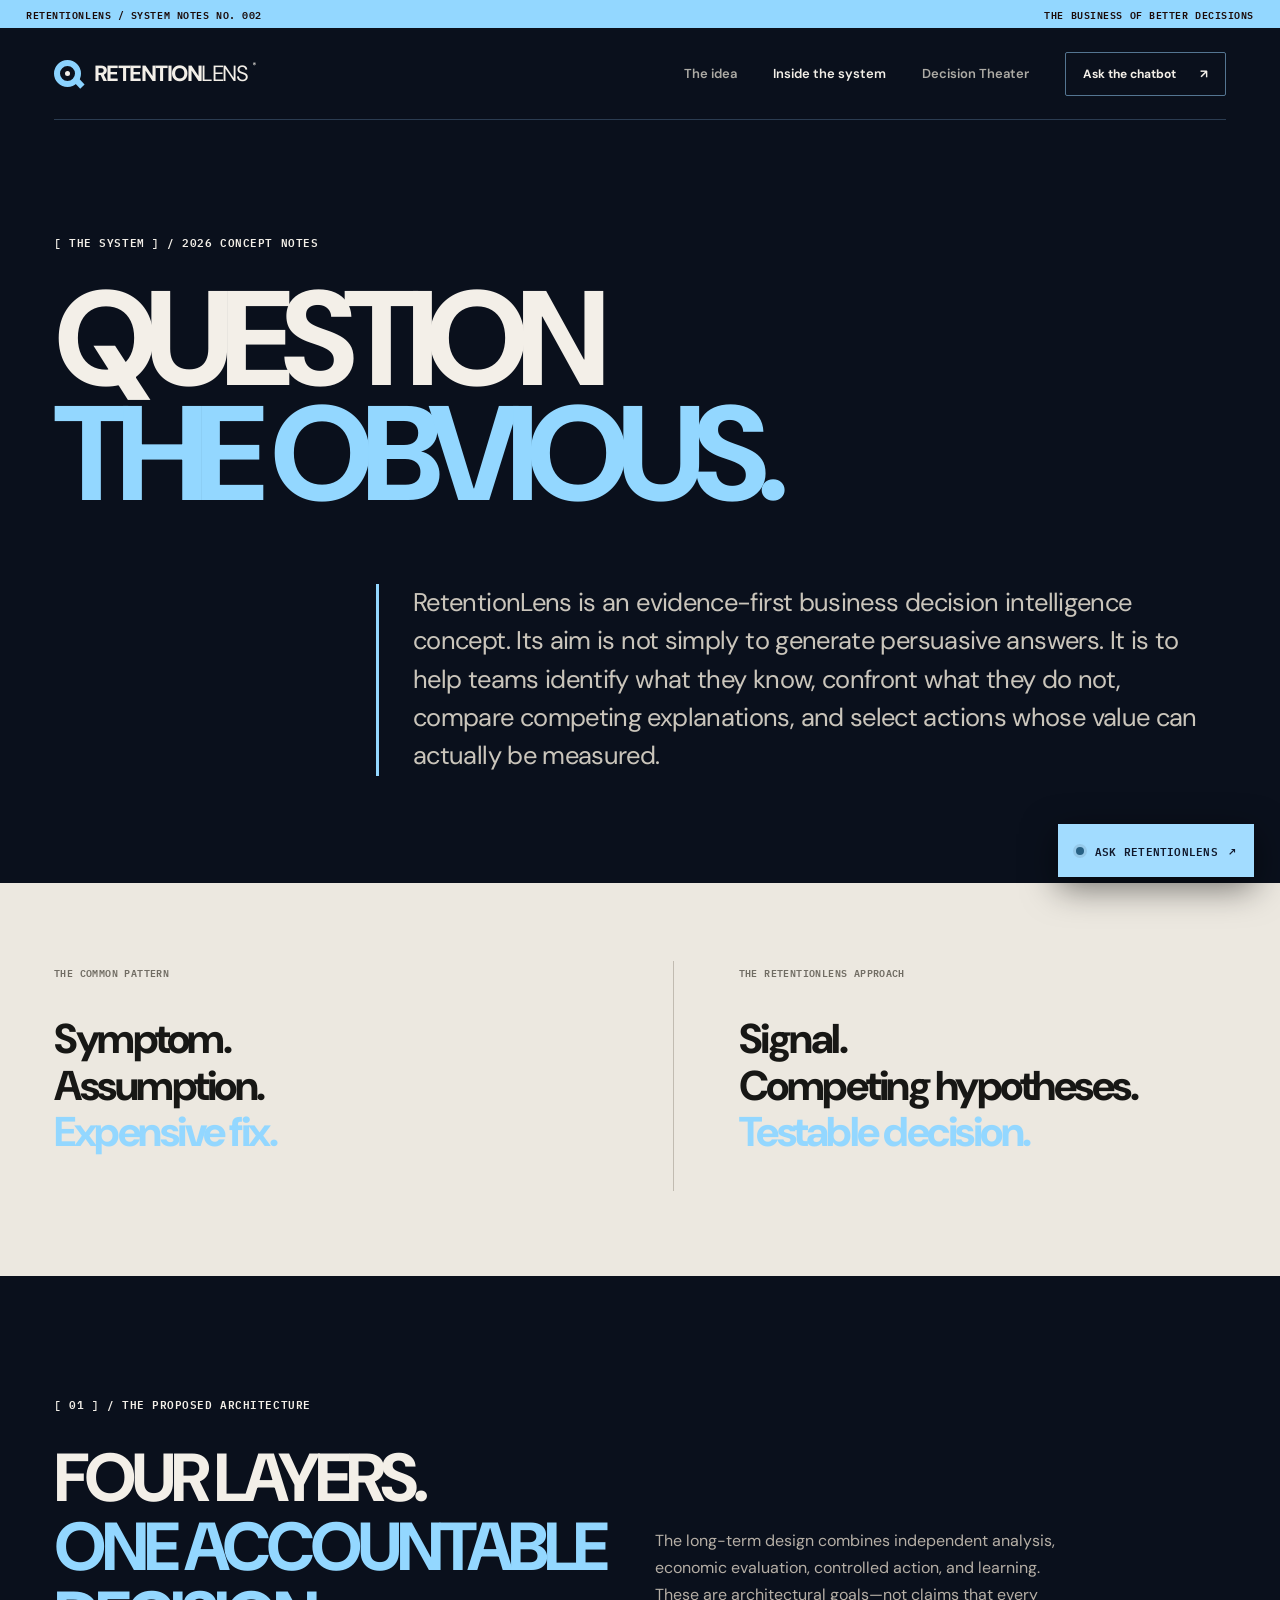
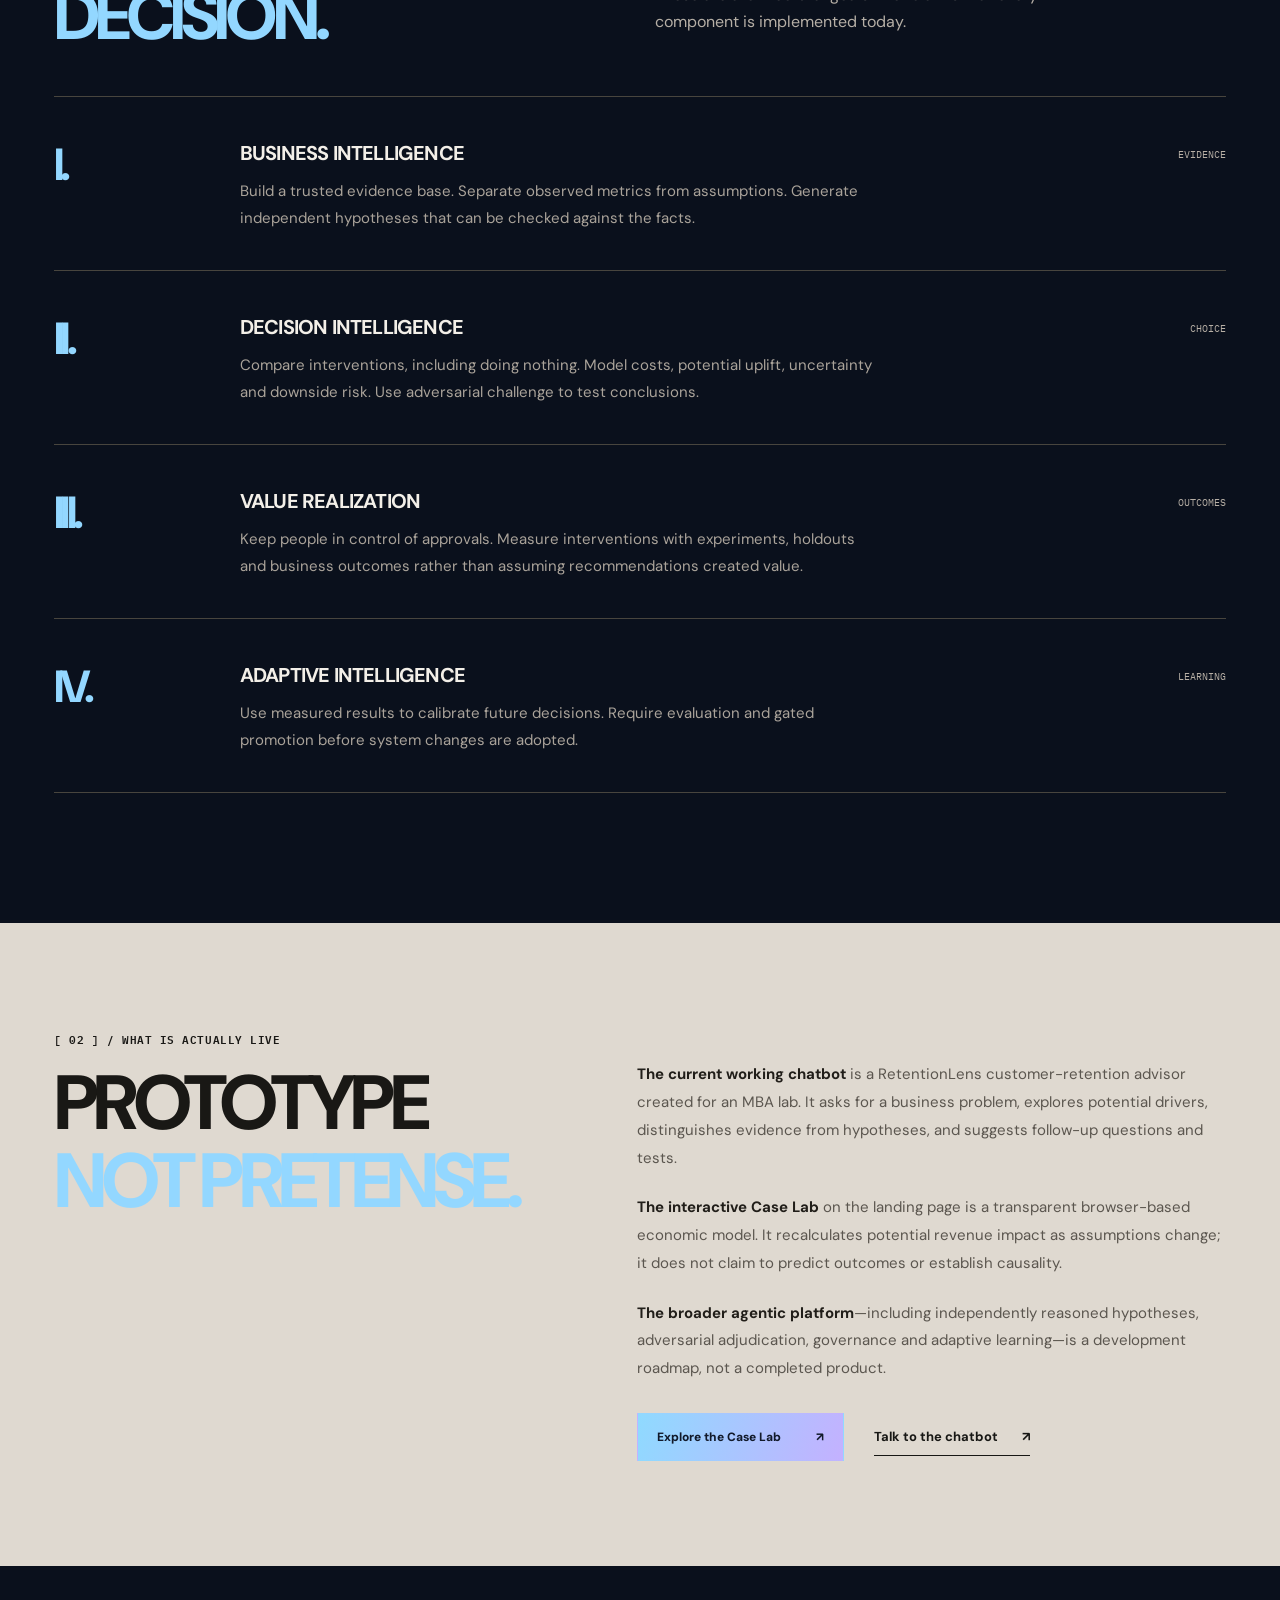
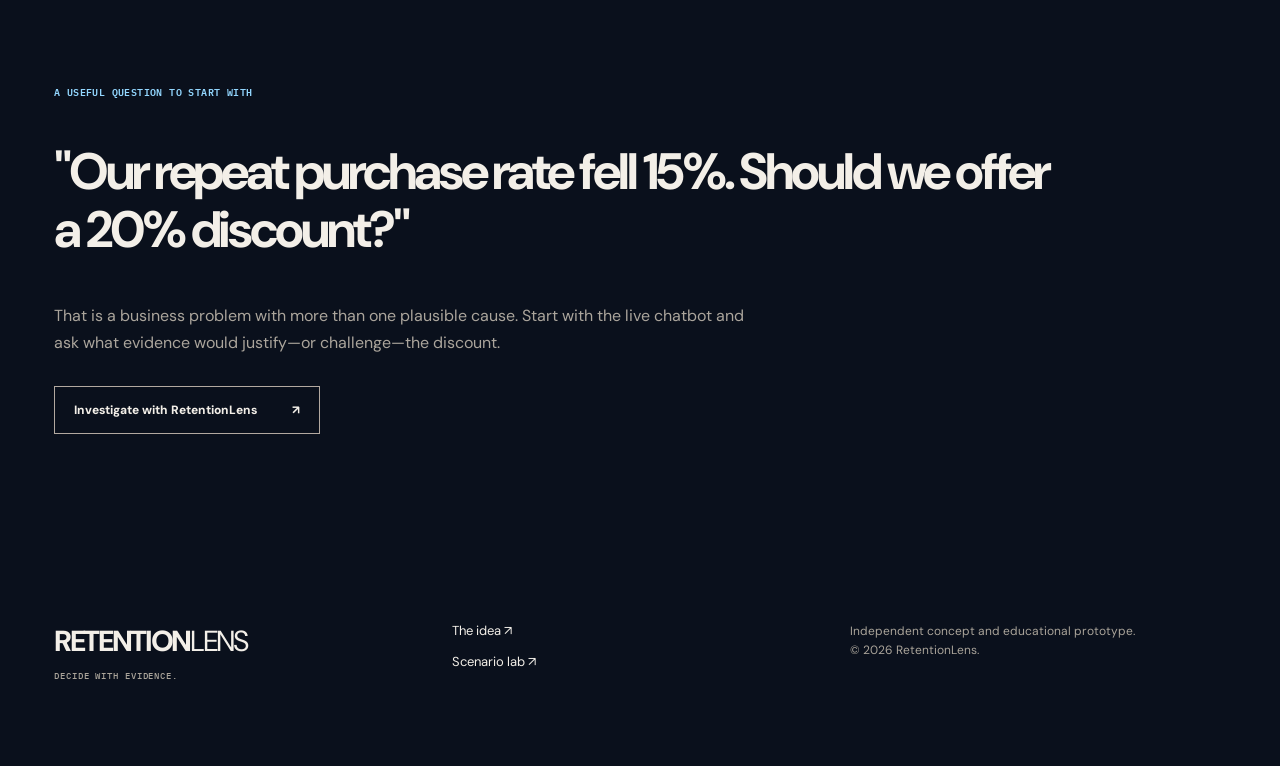
==== commit 81e41d11: "Expose Decision Theater on architecture page" ====
--- a/about.html
+++ b/about.html
@@ -10,7 +10,7 @@
 </head>
 <body class="page-about">
   <div class="top-strip"><span>RETENTIONLENS / SYSTEM NOTES NO. 002</span><span>THE BUSINESS OF BETTER DECISIONS</span></div>
-  <header class="site-header wrap"><a class="brand" href="index.html" aria-label="RetentionLens home"><span class="brand-mark" aria-hidden="true"><span></span></span><span>RETENTION<span class="brand-light">LENS</span><sup>®</sup></span></a><nav class="main-nav" aria-label="Main navigation"><a class="nav-link" href="index.html">The idea</a><a class="nav-link active" href="about.html">Inside the system</a><button class="nav-action link-button" type="button" data-open-chat>Ask the chatbot <span>↗</span></button></nav></header>
+  <header class="site-header wrap"><a class="brand" href="index.html" aria-label="RetentionLens home"><span class="brand-mark" aria-hidden="true"><span></span></span><span>RETENTION<span class="brand-light">LENS</span><sup>®</sup></span></a><nav class="main-nav" aria-label="Main navigation"><a class="nav-link" href="index.html">The idea</a><a class="nav-link active" href="about.html">Inside the system</a><a class="nav-link" href="theater.html">Decision Theater</a><button class="nav-action link-button" type="button" data-open-chat>Ask the chatbot <span>↗</span></button></nav></header>
   <main>
     <section class="about-hero wrap"><div class="section-id in-flow">[ THE SYSTEM ] / 2026 CONCEPT NOTES</div><h1>QUESTION<br><span>THE OBVIOUS.</span></h1><div class="about-lede"><span class="thin-vertical"></span><p>RetentionLens is an evidence-first business decision intelligence concept. Its aim is not simply to generate persuasive answers. It is to help teams identify what they know, confront what they do not, compare competing explanations, and select actions whose value can actually be measured.</p></div></section>
     <section class="about-contrast"><div class="wrap contrast-grid"><div><span class="micro-label">THE COMMON PATTERN</span><h2>Symptom.<br>Assumption.<br><i>Expensive fix.</i></h2></div><div><span class="micro-label">THE RETENTIONLENS APPROACH</span><h2>Signal.<br>Competing hypotheses.<br><i>Testable decision.</i></h2></div></div></section>
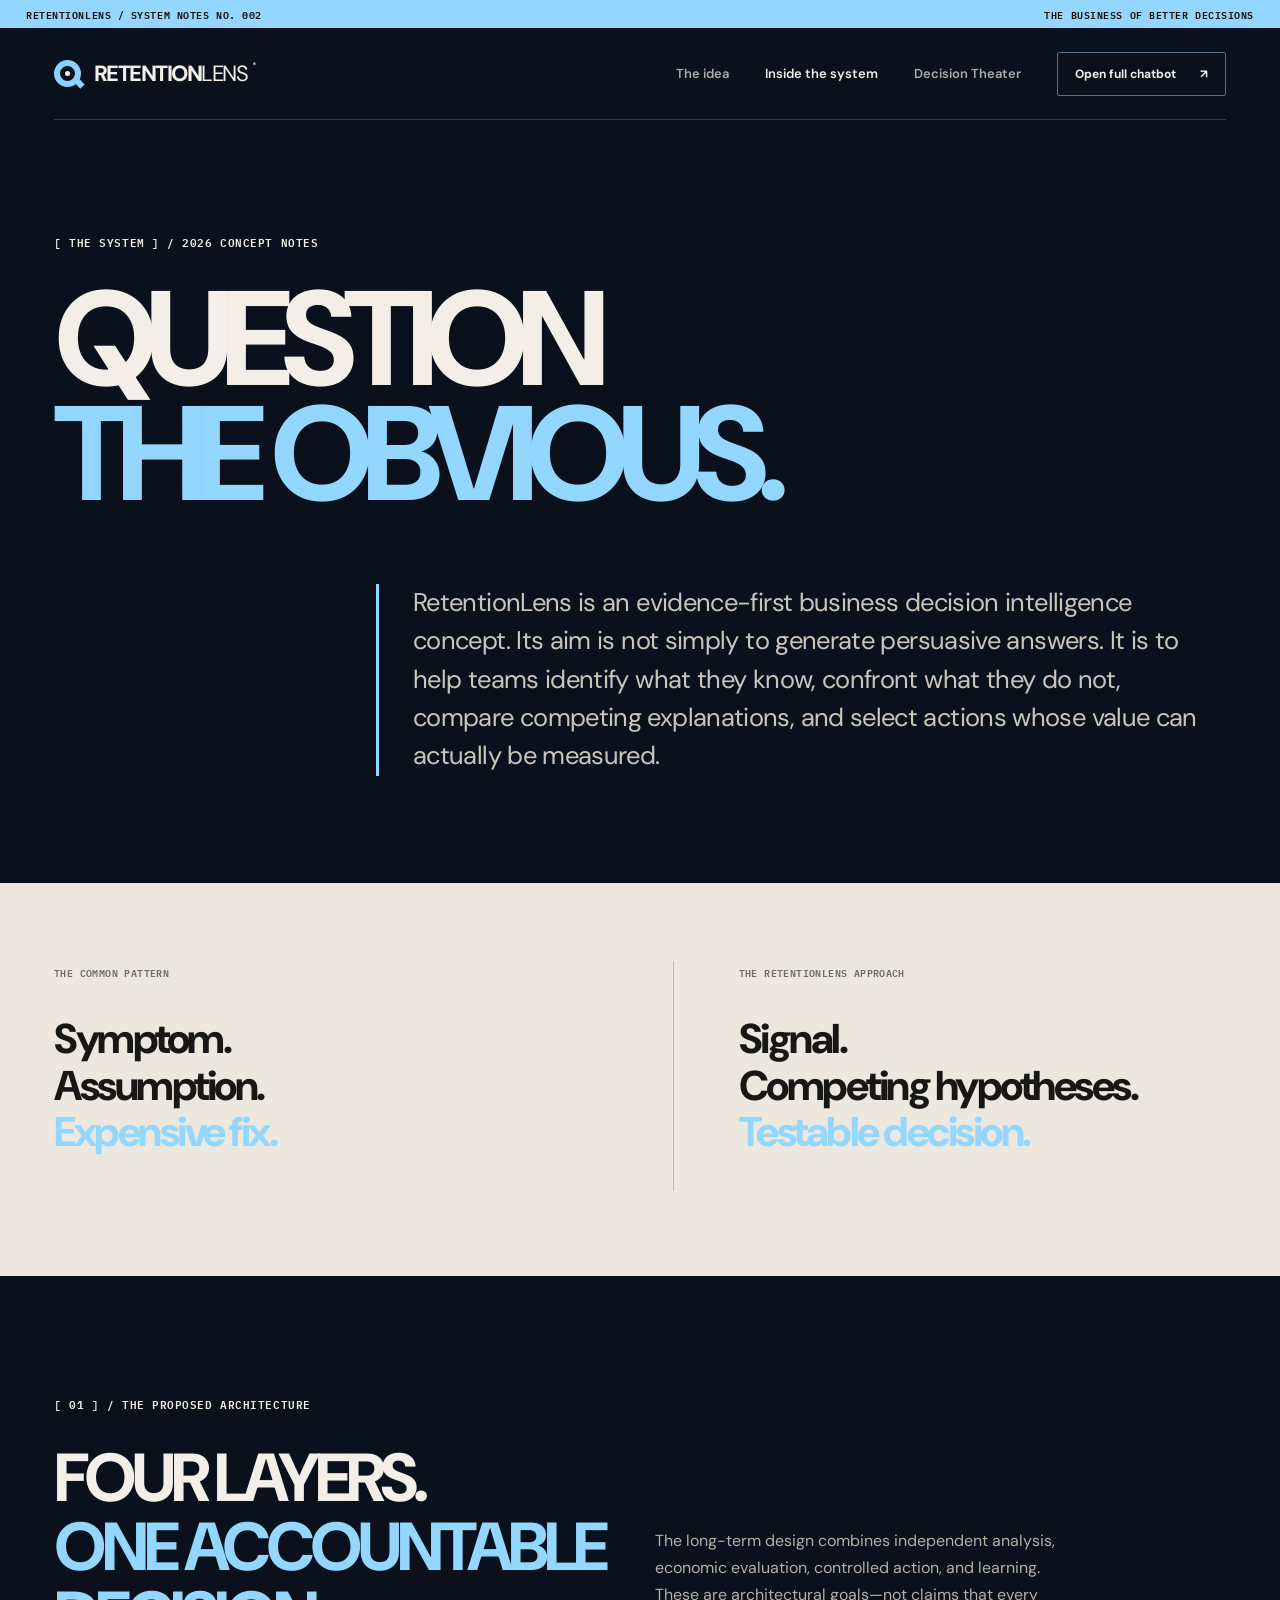
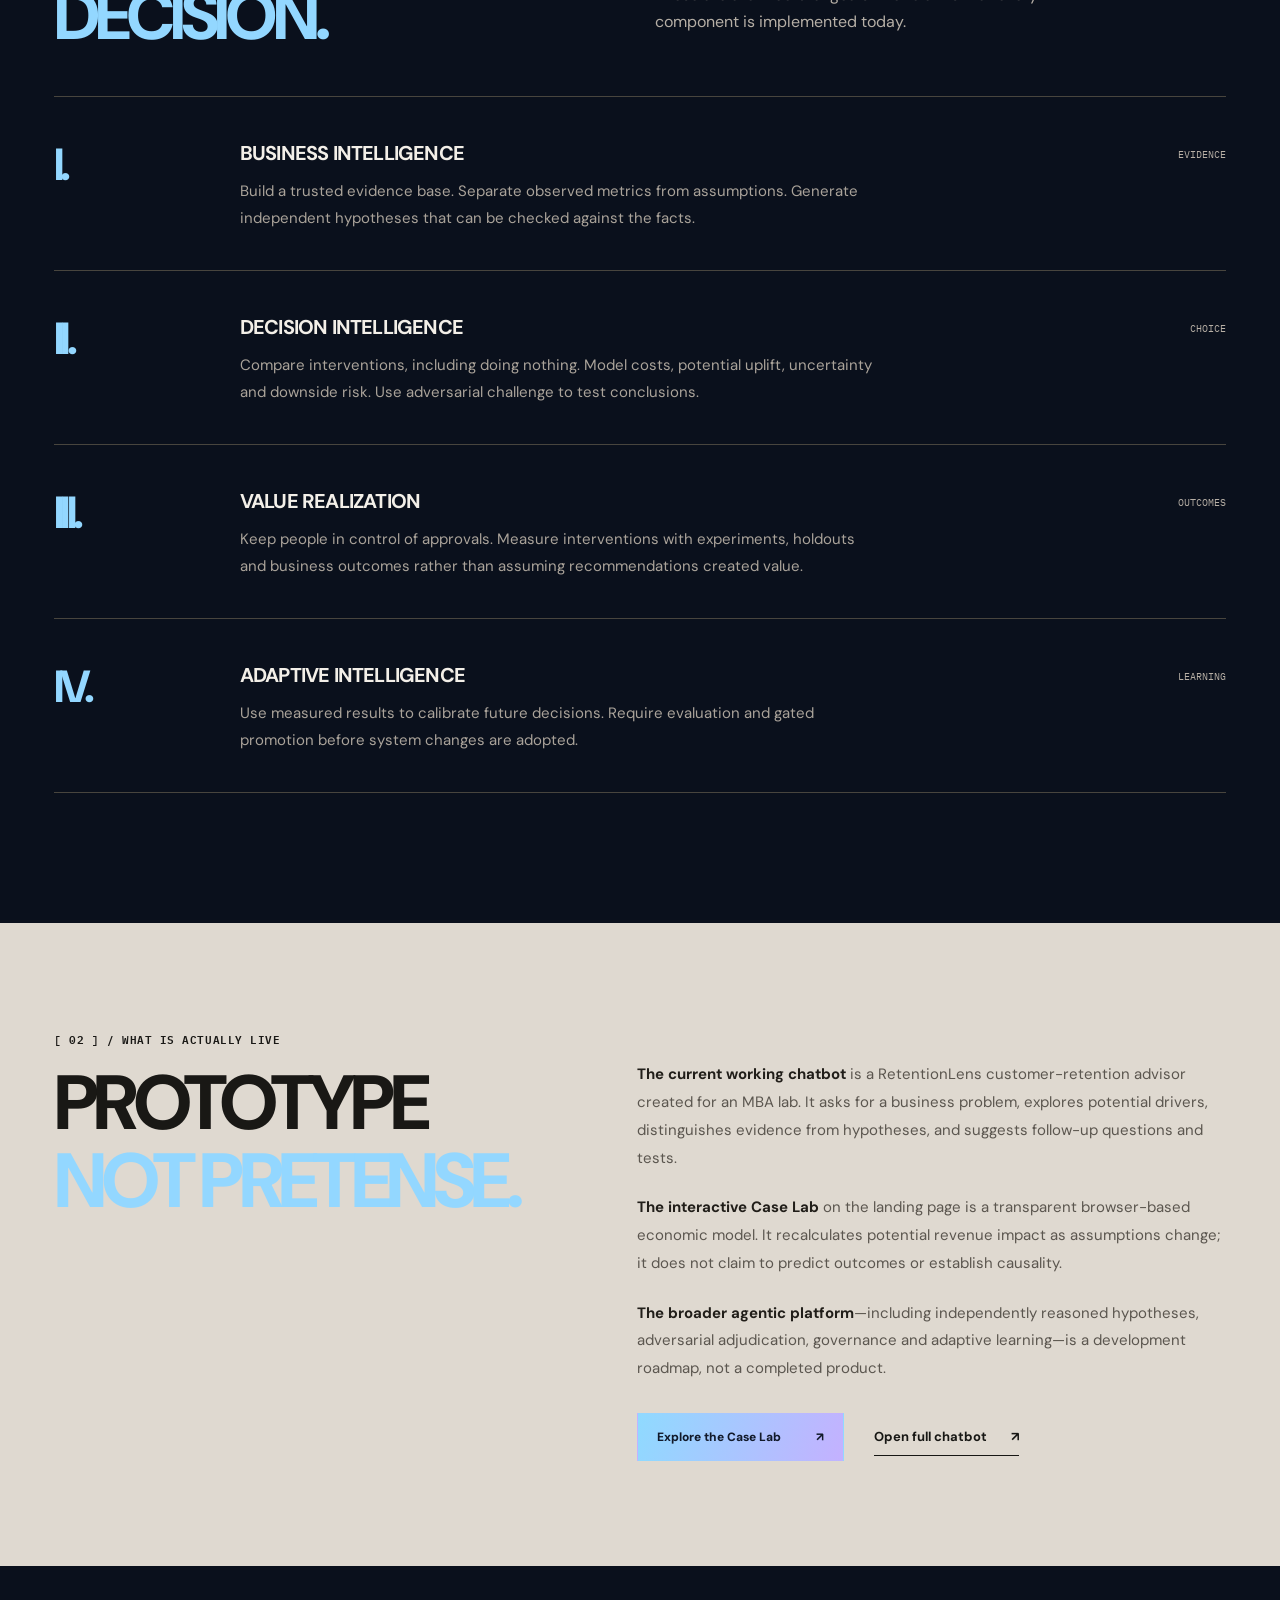
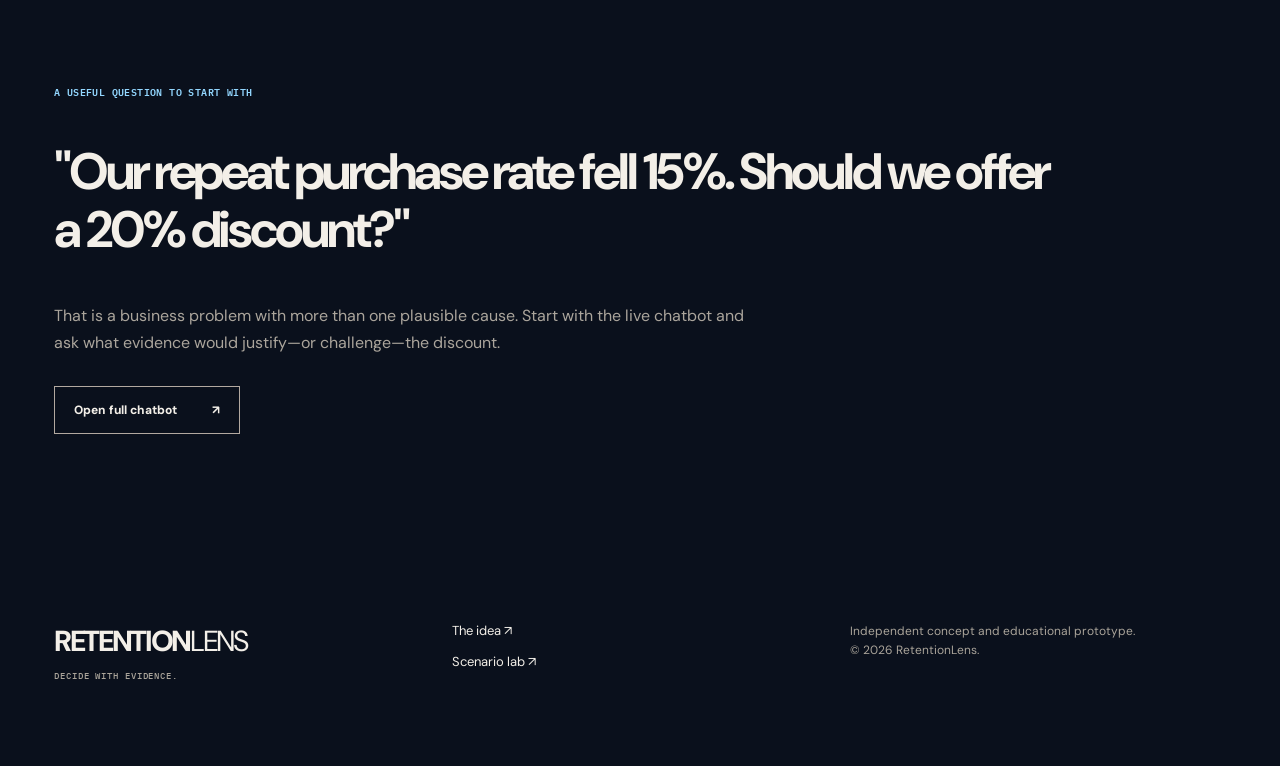
==== commit 8d565eae: "Embed official RetentionLens Chatling widget and remove legacy iframe" ====
--- a/about.html
+++ b/about.html
@@ -10,19 +10,21 @@
 </head>
 <body class="page-about">
   <div class="top-strip"><span>RETENTIONLENS / SYSTEM NOTES NO. 002</span><span>THE BUSINESS OF BETTER DECISIONS</span></div>
-  <header class="site-header wrap"><a class="brand" href="index.html" aria-label="RetentionLens home"><span class="brand-mark" aria-hidden="true"><span></span></span><span>RETENTION<span class="brand-light">LENS</span><sup>®</sup></span></a><nav class="main-nav" aria-label="Main navigation"><a class="nav-link" href="index.html">The idea</a><a class="nav-link active" href="about.html">Inside the system</a><a class="nav-link" href="theater.html">Decision Theater</a><button class="nav-action link-button" type="button" data-open-chat>Ask the chatbot <span>↗</span></button></nav></header>
+  <header class="site-header wrap"><a class="brand" href="index.html" aria-label="RetentionLens home"><span class="brand-mark" aria-hidden="true"><span></span></span><span>RETENTION<span class="brand-light">LENS</span><sup>®</sup></span></a><nav class="main-nav" aria-label="Main navigation"><a class="nav-link" href="index.html">The idea</a><a class="nav-link active" href="about.html">Inside the system</a><a class="nav-link" href="theater.html">Decision Theater</a><a class="nav-action link-button" href="https://share.chatling.ai/s/cf9R9Zi2D7esy25" target="_blank" rel="noopener noreferrer">Open full chatbot <span>↗</span></a></nav></header>
   <main>
     <section class="about-hero wrap"><div class="section-id in-flow">[ THE SYSTEM ] / 2026 CONCEPT NOTES</div><h1>QUESTION<br><span>THE OBVIOUS.</span></h1><div class="about-lede"><span class="thin-vertical"></span><p>RetentionLens is an evidence-first business decision intelligence concept. Its aim is not simply to generate persuasive answers. It is to help teams identify what they know, confront what they do not, compare competing explanations, and select actions whose value can actually be measured.</p></div></section>
     <section class="about-contrast"><div class="wrap contrast-grid"><div><span class="micro-label">THE COMMON PATTERN</span><h2>Symptom.<br>Assumption.<br><i>Expensive fix.</i></h2></div><div><span class="micro-label">THE RETENTIONLENS APPROACH</span><h2>Signal.<br>Competing hypotheses.<br><i>Testable decision.</i></h2></div></div></section>
     <section class="inside wrap" aria-labelledby="architecture-title"><div class="inside-heading"><span class="section-id in-flow">[ 01 ] / THE PROPOSED ARCHITECTURE</span><h2 id="architecture-title">FOUR LAYERS.<br><em>ONE ACCOUNTABLE DECISION.</em></h2><p>The long-term design combines independent analysis, economic evaluation, controlled action, and learning. These are architectural goals—not claims that every component is implemented today.</p></div>
       <div class="architecture-grid"><article class="architecture-item"><span class="arch-no">I.</span><div><h3>BUSINESS INTELLIGENCE</h3><p>Build a trusted evidence base. Separate observed metrics from assumptions. Generate independent hypotheses that can be checked against the facts.</p></div><span class="arch-label">EVIDENCE</span></article><article class="architecture-item"><span class="arch-no">II.</span><div><h3>DECISION INTELLIGENCE</h3><p>Compare interventions, including doing nothing. Model costs, potential uplift, uncertainty and downside risk. Use adversarial challenge to test conclusions.</p></div><span class="arch-label">CHOICE</span></article><article class="architecture-item"><span class="arch-no">III.</span><div><h3>VALUE REALIZATION</h3><p>Keep people in control of approvals. Measure interventions with experiments, holdouts and business outcomes rather than assuming recommendations created value.</p></div><span class="arch-label">OUTCOMES</span></article><article class="architecture-item"><span class="arch-no">IV.</span><div><h3>ADAPTIVE INTELLIGENCE</h3><p>Use measured results to calibrate future decisions. Require evaluation and gated promotion before system changes are adopted.</p></div><span class="arch-label">LEARNING</span></article></div>
     </section>
-    <section class="prototype-section"><div class="wrap prototype-grid"><div><span class="section-id in-flow">[ 02 ] / WHAT IS ACTUALLY LIVE</span><h2>PROTOTYPE<br><em>NOT PRETENSE.</em></h2></div><div><p><b>The current working chatbot</b> is a RetentionLens customer-retention advisor created for an MBA lab. It asks for a business problem, explores potential drivers, distinguishes evidence from hypotheses, and suggests follow-up questions and tests.</p><p><b>The interactive Case Lab</b> on the landing page is a transparent browser-based economic model. It recalculates potential revenue impact as assumptions change; it does not claim to predict outcomes or establish causality.</p><p><b>The broader agentic platform</b>—including independently reasoned hypotheses, adversarial adjudication, governance and adaptive learning—is a development roadmap, not a completed product.</p><div class="prototype-actions"><a class="btn btn-accent" href="index.html#case-lab">Explore the Case Lab <span>↗</span></a><button class="text-button link-button" type="button" data-open-chat>Talk to the chatbot <span>↗</span></button></div></div></div></section>
-    <section class="about-last wrap"><span class="micro-label">A USEFUL QUESTION TO START WITH</span><h2>"Our repeat purchase rate fell 15%. Should we offer a 20% discount?"</h2><p>That is a business problem with more than one plausible cause. Start with the live chatbot and ask what evidence would justify—or challenge—the discount.</p><button class="btn btn-outline" type="button" data-open-chat>Investigate with RetentionLens <span>↗</span></button></section>
+    <section class="prototype-section"><div class="wrap prototype-grid"><div><span class="section-id in-flow">[ 02 ] / WHAT IS ACTUALLY LIVE</span><h2>PROTOTYPE<br><em>NOT PRETENSE.</em></h2></div><div><p><b>The current working chatbot</b> is a RetentionLens customer-retention advisor created for an MBA lab. It asks for a business problem, explores potential drivers, distinguishes evidence from hypotheses, and suggests follow-up questions and tests.</p><p><b>The interactive Case Lab</b> on the landing page is a transparent browser-based economic model. It recalculates potential revenue impact as assumptions change; it does not claim to predict outcomes or establish causality.</p><p><b>The broader agentic platform</b>—including independently reasoned hypotheses, adversarial adjudication, governance and adaptive learning—is a development roadmap, not a completed product.</p><div class="prototype-actions"><a class="btn btn-accent" href="index.html#case-lab">Explore the Case Lab <span>↗</span></a><a class="text-button link-button" href="https://share.chatling.ai/s/cf9R9Zi2D7esy25" target="_blank" rel="noopener noreferrer">Open full chatbot <span>↗</span></a></div></div></div></section>
+    <section class="about-last wrap"><span class="micro-label">A USEFUL QUESTION TO START WITH</span><h2>"Our repeat purchase rate fell 15%. Should we offer a 20% discount?"</h2><p>That is a business problem with more than one plausible cause. Start with the live chatbot and ask what evidence would justify—or challenge—the discount.</p><a class="btn btn-outline" href="https://share.chatling.ai/s/cf9R9Zi2D7esy25" target="_blank" rel="noopener noreferrer">Open full chatbot <span>↗</span></a></section>
   </main>
   <footer class="site-footer"><div class="wrap footer-row"><div class="footer-brand">RETENTION<span>LENS</span><small>DECIDE WITH EVIDENCE.</small></div><div><a href="index.html">The idea ↗</a><a href="index.html#case-lab">Scenario lab ↗</a></div><p>Independent concept and educational prototype.<br>© 2026 RetentionLens.</p></div></footer>
-  <button class="chat-fab" type="button" data-open-chat aria-label="Open RetentionLens chatbot"><span class="chat-fab-dot"></span> ASK RETENTIONLENS <span aria-hidden="true">↗</span></button>
-  <dialog class="chat-dialog" id="chat-dialog" aria-label="RetentionLens chatbot"><div class="chat-dialog-bar"><div><span class="chat-fab-dot"></span><strong>RETENTIONLENS / LIVE CHATBOT</strong></div><button type="button" class="chat-close" data-close-chat aria-label="Close chatbot">×</button></div><div class="chat-dialog-body"><iframe title="RetentionLens Chatling chatbot" loading="lazy" src="https://share.chatling.ai/s/cf9R9Zi2D7esy25" referrerpolicy="strict-origin-when-cross-origin"></iframe></div><div class="chat-dialog-footer"><span>Having trouble loading the embedded chat?</span><a href="https://share.chatling.ai/s/cf9R9Zi2D7esy25" target="_blank" rel="noopener noreferrer">Open live chat ↗</a></div></dialog>
-  <!-- For guaranteed in-page Chatling widget integration, paste YOUR Chatling → Deploy → Website Widget script here and in index.html. See README.md. -->
+  
+  
+  <!-- Official Chatling website widget for RetentionLens / Lab 3. -->
+  <script> window.chtlConfig = { chatbotId: "1572751414" } </script>
+<script async data-id="1572751414" id="chtl-script" type="text/javascript" src="https://chatling.ai/js/embed.js"></script>
 </body>
 </html>
